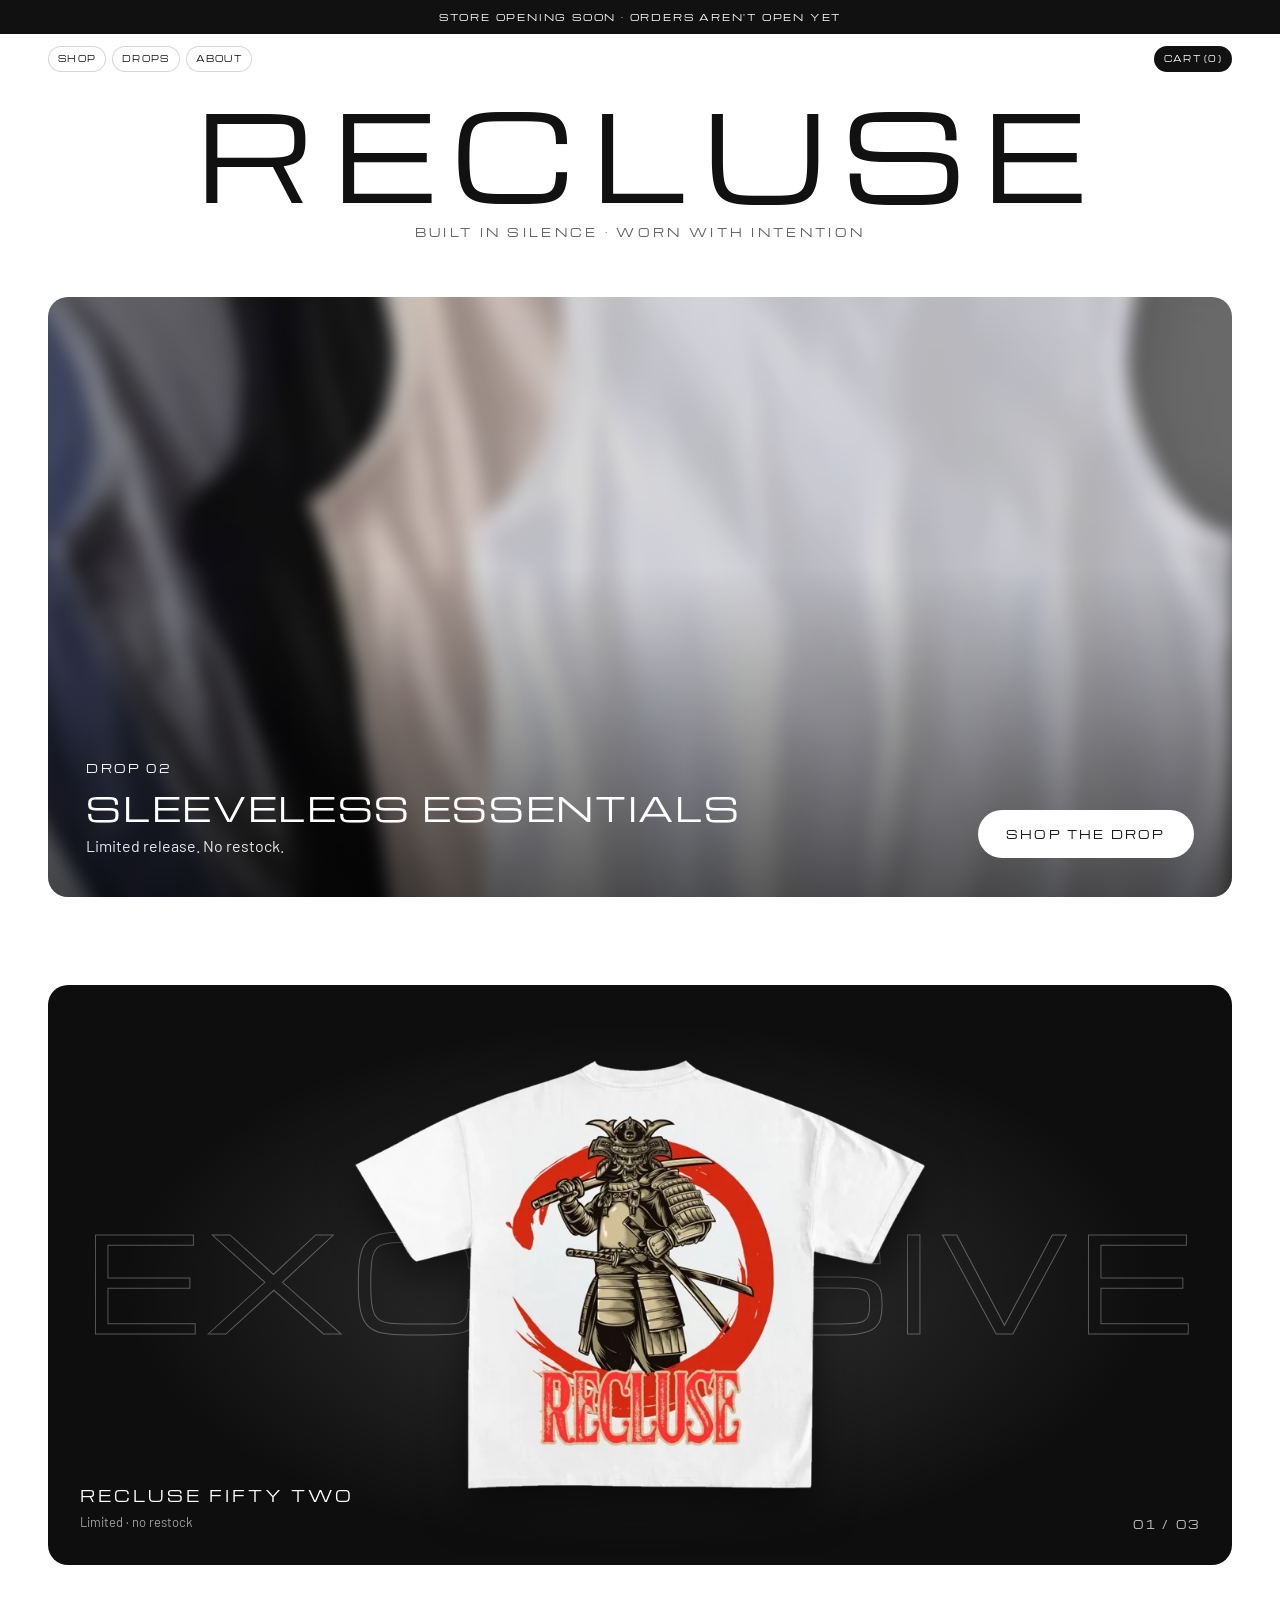
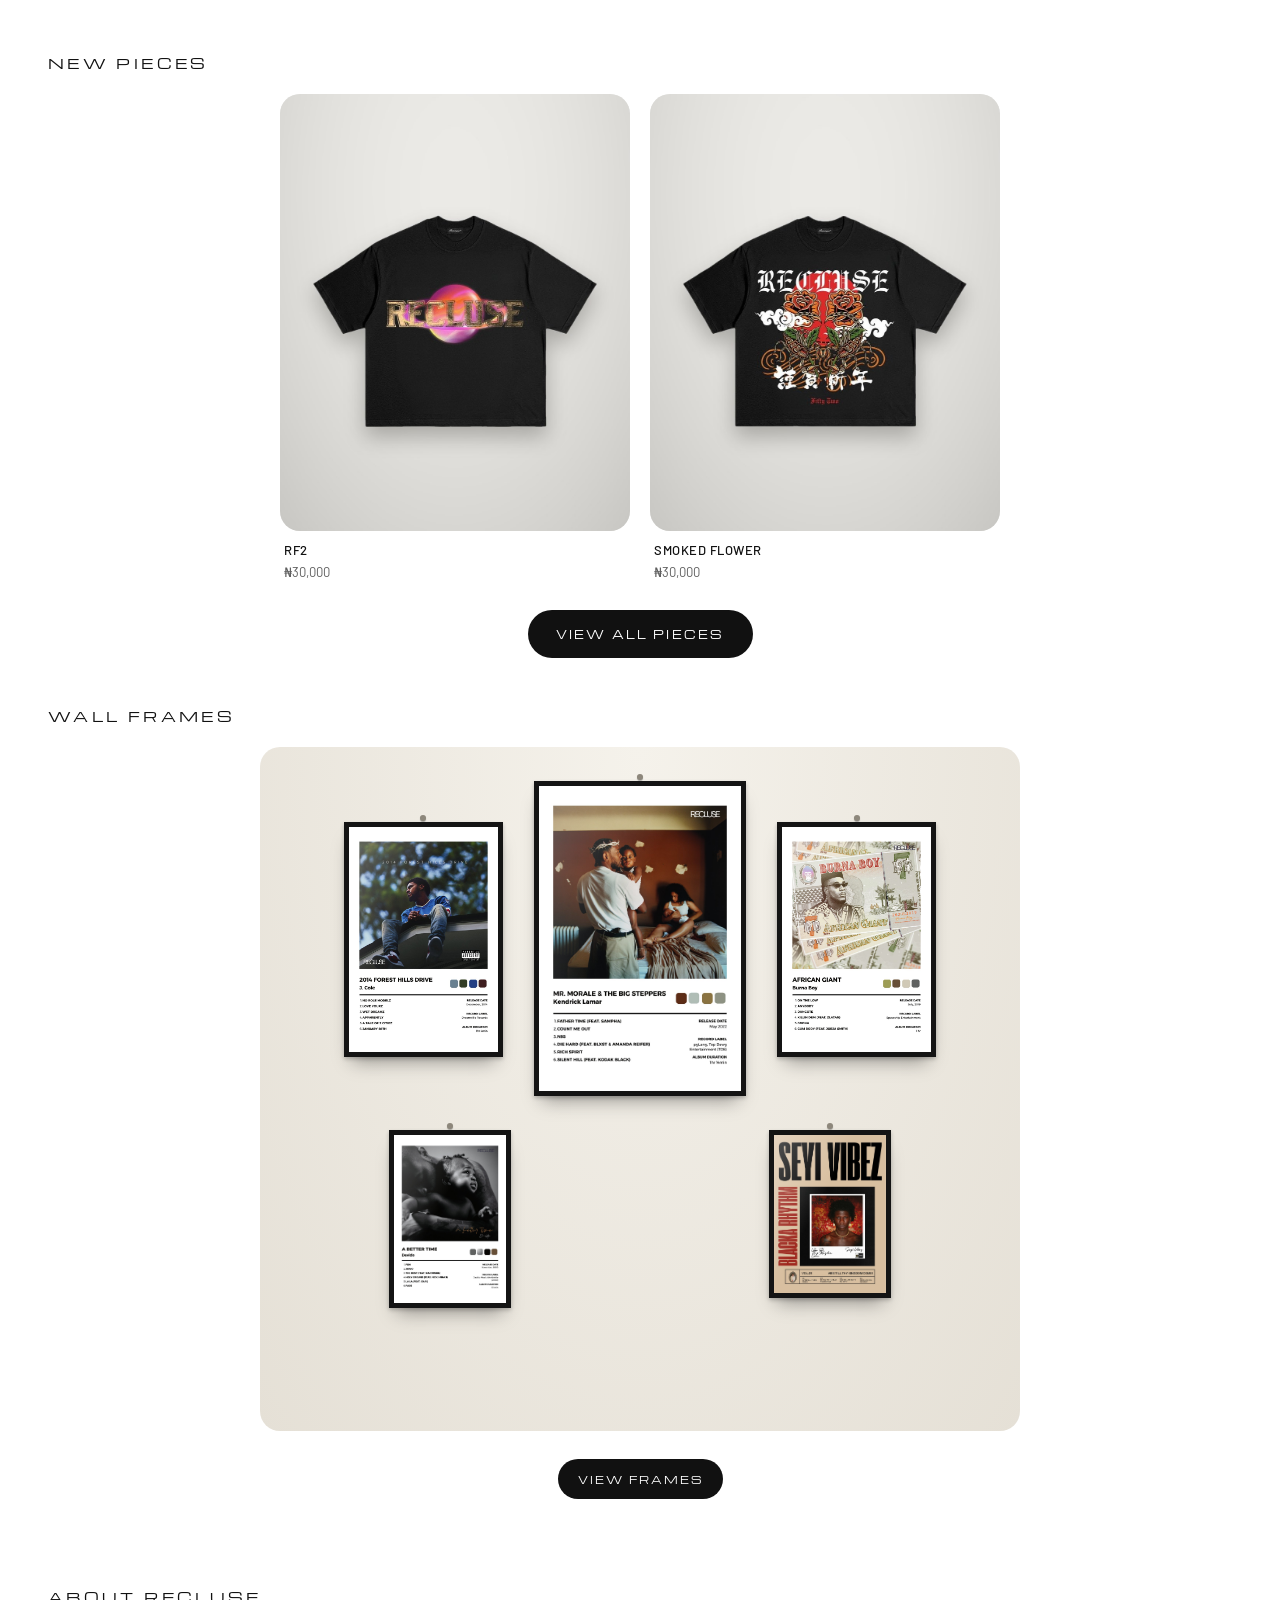
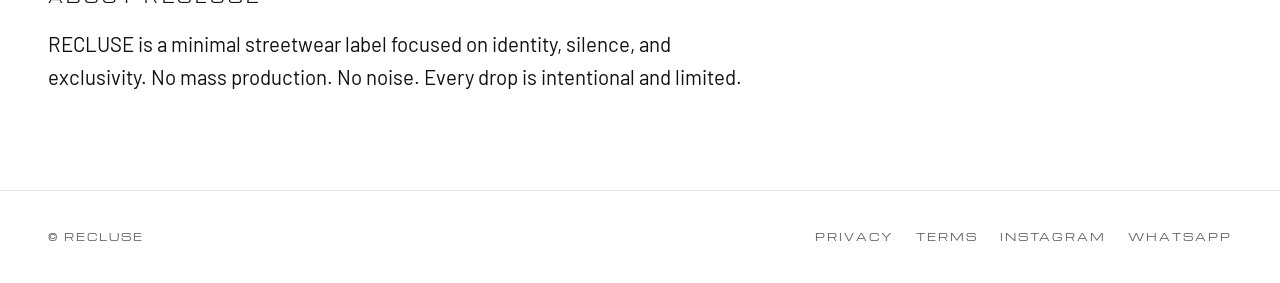
==== index.html @ 61591997 "Implement exclusive spotlight section in index.html Added exclusive spotlight section with styles an" ====
<!DOCTYPE html>
<html lang="en">
<head>
<meta charset="UTF-8">
<meta name="viewport" content="width=device-width, initial-scale=1.0">
<title>RECLUSE</title>
<meta name="description" content="RECLUSE — minimal, limited streetwear. Built in silence. Worn with intention.">

<!-- link preview on WhatsApp / Instagram / X -->
<meta property="og:title" content="RECLUSE">
<meta property="og:description" content="Limited streetwear for those who move differently.">
<meta property="og:image" content="https://johnnafuh.github.io/recluse52-site/sleeveless-drop.jpeg">
<meta property="og:url" content="https://johnnafuh.github.io/recluse52-site/">

<link rel="stylesheet" href="style.css?v=25">
</head>

<body>

<nav class="nav">
  <div class="nav-links">
    <a href="shop.html">SHOP</a>
    <a href="shop.html#sleeveless">DROPS</a>
    <a href="#about">ABOUT</a>
  </div>
  <a href="cart.html">CART (<span data-cart-count>0</span>)</a>
</nav>

<header class="masthead">
  <h1 class="wordmark">RECLUSE</h1>
  <p class="tagline">BUILT IN SILENCE · WORN WITH INTENTION</p>
</header>

<main class="wrap">

  <!-- current drop -->
  <section class="drop-box">
    <img src="sleeveless-drop.jpeg" alt="RECLUSE sleeveless essentials in navy, grey, black, beige and white">
    <div class="drop-content">
      <div>
        <span class="drop-label">DROP 02</span>
        <h2 class="drop-title">SLEEVELESS ESSENTIALS</h2>
        <p class="drop-sub">Limited release. No restock.</p>
      </div>
      <a class="btn" href="shop.html#sleeveless">SHOP THE DROP</a>
    </div>
  </section>

  <style>
.spot { position: relative; overflow: hidden; height: clamp(430px, 72vw, 580px); border-radius: var(--radius); background: #0e0e0e; color: #ffffff; touch-action: pan-y; user-select: none; -webkit-user-select: none; }
.spot::before { content: ""; position: absolute; inset: 0; background: radial-gradient(ellipse at 50% 52%, rgba(255, 255, 255, 0.16), rgba(255, 255, 255, 0) 62%); }
.spot-word { position: absolute; inset: 0; display: flex; align-items: center; justify-content: center; font-family: var(--wide); font-size: min(10.4vw, 150px); letter-spacing: 0.04em; white-space: nowrap; color: transparent; -webkit-text-stroke: 1px rgba(255, 255, 255, 0.3); }
.spot-stage { position: absolute; inset: 0; }
.spot-slide { position: absolute; inset: 0; display: flex; align-items: center; justify-content: center; opacity: 0; transition: opacity 0.9s ease; pointer-events: none; }
.spot-slide.is-on { opacity: 1; }
.spot-slide img { height: 74%; max-width: 86%; width: auto; object-fit: contain; filter: drop-shadow(0 18px 22px rgba(0, 0, 0, 0.55)); animation: spotFloat 6s ease-in-out infinite; }
@keyframes spotFloat { 0%, 100% { transform: translateY(0); } 50% { transform: translateY(-8px); } }
.spot-info { position: absolute; left: 0; right: 0; bottom: 0; display: flex; justify-content: space-between; align-items: flex-end; gap: 16px; padding: clamp(18px, 3vw, 32px); }
.spot-name { margin: 0 0 6px; font-family: var(--wide); font-size: clamp(11px, 1.3vw, 15px); letter-spacing: 0.2em; text-transform: uppercase; }
.spot-note { margin: 0; font-size: 13px; color: rgba(255, 255, 255, 0.6); }
.spot-count { margin: 0; font-family: var(--wide); font-size: 11px; letter-spacing: 0.2em; color: rgba(255, 255, 255, 0.75); }
@media (prefers-reduced-motion: reduce) { .spot-slide img { animation: none; } }
</style>
<!-- exclusive spotlight: one piece at a time over a huge outlined word -->
  <section class="section" aria-label="Exclusive pieces">
    <div class="spot" id="spot">
      <div class="spot-word" aria-hidden="true">EXCLUSIVE</div>
      <div class="spot-stage" id="spotStage"></div>
      <div class="spot-info">
        <div>
          <p class="spot-name" id="spotName"></p>
          <p class="spot-note">Limited · no restock</p>
        </div>
        <p class="spot-count" id="spotCount"></p>
      </div>
    </div>
  </section>

  <!-- products (filled from products.js) -->
  <section class="section">
    <div class="section-head">
      <h2>NEW PIECES</h2>
    </div>
    <div class="grid teaser" id="homeGrid"></div>
    <div class="view-all">
      <a class="btn" href="shop.html" id="viewAll">VIEW ALL PIECES</a>
    </div>
  </section>

  <!-- wall frames intro -->
  <section class="section section-compact" aria-label="Wall frames">
    <div class="section-head"><h2>WALL FRAMES</h2></div>
    <div class="wall" id="wall"></div>
    <div class="view-all">
      <a class="btn btn-sm" href="shop.html#extras">VIEW FRAMES</a>
    </div>
  </section>

  <!-- about -->
  <section class="section" id="about">
    <div class="section-head">
      <h2>ABOUT RECLUSE</h2>
    </div>
    <p class="about-text">
      RECLUSE is a minimal streetwear label focused on identity, silence, and exclusivity.
      No mass production. No noise. Every drop is intentional and limited.
    </p>
  </section>

</main>

<footer class="footer">
  <span>© RECLUSE</span>
  <div class="footer-links">
    <a href="privacy.html">PRIVACY</a>
    <a href="terms.html">TERMS</a>
    <a href="#">INSTAGRAM</a>
    <a href="https://wa.me/2347038547668" target="_blank" rel="noopener">WHATSAPP</a>
  </div>
</footer>

<script src="products.js?v=18"></script>
<script src="cart.js?v=5"></script>
<script>
(function () {
  const spot = document.getElementById("spot");
  if (!spot) return;
  const pieces = listProducts().filter(p => p.exclusive);
  if (!pieces.length) { spot.closest("section").hidden = true; return; }

  const stage = document.getElementById("spotStage");
  stage.innerHTML = pieces.map(p => `<div class="spot-slide"><img src="${p.railImage || p.images[0]}" alt="${p.name}" draggable="false"></div>`).join("");
  const slides = Array.from(stage.children);
  const nameEl = document.getElementById("spotName");
  const countEl = document.getElementById("spotCount");
  const pad = n => String(n).padStart(2, "0");
  let i = 0, timer = null, visible = true;
  const reduce = window.matchMedia("(prefers-reduced-motion: reduce)").matches;

  function show(n) {
    i = (n + pieces.length) % pieces.length;
    slides.forEach((s, k) => s.classList.toggle("is-on", k === i));
    nameEl.textContent = pieces[i].name;
    countEl.textContent = pad(i + 1) + " / " + pad(pieces.length);
  }
  function restart() {
    clearInterval(timer);
    if (!reduce && pieces.length > 1) timer = setInterval(() => { if (visible) show(i + 1); }, 4500);
  }
  show(0); restart();

  new IntersectionObserver(e => { visible = e[0].isIntersecting; }).observe(spot);

  // swipe or drag to change piece
  let sx = null;
  spot.addEventListener("pointerdown", e => { sx = e.clientX; });
  spot.addEventListener("pointerup", e => {
    if (sx === null) return;
    const dx = e.clientX - sx; sx = null;
    if (Math.abs(dx) > 40) { show(i + (dx < 0 ? 1 : -1)); restart(); }
  });
  spot.addEventListener("pointercancel", () => { sx = null; });
})();
</script>
<script>
  // teaser: the 2 products marked featured: true
  // gallery wall: frames marked wall: true, hung salon-style (left %, top %, width %)
  const wallSpots = [[36, 5, 28], [11, 11, 21], [68, 11, 21], [17, 56, 16], [67, 56, 16]];
  const wallEl = document.getElementById("wall");
  listProducts("frames").filter(p => p.wall).slice(0, 5).forEach((p, i) => {
    const [l, tp, w] = wallSpots[i];
    wallEl.insertAdjacentHTML("beforeend",
      `<a class="wall-piece" href="product.html?id=${p.id}" aria-label="${p.name}"
          style="left:${l}%;top:${tp}%;width:${w}%;animation-delay:-${(i * 1.3).toFixed(1)}s">
         <span class="frame"><img src="${p.images[0]}" alt="${p.name}" loading="lazy" draggable="false"></span>
       </a>`);
  });

  document.getElementById("homeGrid").innerHTML =
    listProducts().filter(p => p.featured).slice(0, 2).map(productCard).join("");

</script>

</body>
</html>
---- style.css ----
/* RECLUSE — shared styles
   Linked from every page: <link rel="stylesheet" href="style.css"> */

@import url("https://fonts.googleapis.com/css2?family=Michroma&family=Barlow:wght@400;500;600&display=swap");

:root {
  --ink: #111111;
  --paper: #ffffff;
  --stone: #efefed;
  --line: #e4e4e2;
  --muted: #5f5f5f;

  --radius: 20px;
  --radius-sm: 12px;
  --pad: clamp(16px, 4vw, 48px);
  --max: 1344px;

  --wide: "Michroma", "Arial Black", sans-serif;
  --text: "Barlow", "Helvetica Neue", Helvetica, sans-serif;
}

/* ---------- base ---------- */
*, *::before, *::after { box-sizing: border-box; }

html { -webkit-text-size-adjust: 100%; }

body {
  margin: 0;
  background: var(--paper);
  color: var(--ink);
  font-family: var(--text);
  font-size: 16px;
  line-height: 1.5;
  -webkit-font-smoothing: antialiased;
}

img { display: block; max-width: 100%; }

a { color: inherit; text-decoration: none; }

button { font: inherit; color: inherit; cursor: pointer; }

:focus-visible { outline: 2px solid var(--ink); outline-offset: 3px; }

.wrap { width: 100%; max-width: var(--max); margin: 0 auto; padding: 0 var(--pad); }

/* ---------- nav ---------- */
.nav {
  display: flex;
  justify-content: space-between;
  align-items: center;
  gap: 8px;
  max-width: var(--max);
  margin: 0 auto;
  padding: 12px var(--pad);
  font-family: var(--wide);
  font-size: 8px;
  letter-spacing: 0.16em;
}

.nav-links { display: flex; gap: 6px; }

/* every nav link is a tappable pill (except the logo) */
.nav a:not(.nav-logo) {
  position: relative;
  display: inline-flex;
  align-items: center;
  min-height: 30px;
  padding: 0 10px;
  border-radius: 999px;
  background: var(--stone);
  white-space: nowrap;
}

/* invisible margin around each pill so it's easier to tap than it looks */
.nav a:not(.nav-logo)::before {
  content: "";
  position: absolute;
  inset: -7px -3px;
}

.nav a:not(.nav-logo):hover,
.nav a:not(.nav-logo):active { background: var(--ink); color: var(--paper); }

/* cart stands out as the main action */
.nav a[href="cart.html"] { background: var(--ink); color: var(--paper); }
.nav a[href="cart.html"]:hover,
.nav a[href="cart.html"]:active { background: #333333; }

/* small logo used on inner pages */
.nav-logo { display: inline-flex; align-items: center; min-height: 44px; font-size: 15px; letter-spacing: 0.14em; }

/* ---------- wordmark (home header) ---------- */
.masthead {
  display: flex;
  flex-direction: column;
  align-items: center;
  gap: 14px;
  padding: 8px var(--pad) clamp(28px, 5vw, 56px);
  text-align: center;
}

.wordmark {
  margin: 0;
  font-family: var(--wide);
  font-weight: 400;
  font-size: clamp(36px, 9.2vw, 132px);
  line-height: 1;
  letter-spacing: 0.14em;
  padding-left: 0.14em; /* balances the trailing letter-spacing */
}

.tagline {
  margin: 0;
  font-family: var(--wide);
  font-size: clamp(8px, 1vw, 11px);
  letter-spacing: 0.3em;
  color: var(--muted);
}

/* ---------- store closed banner ---------- */
.store-banner {
  padding: 10px var(--pad);
  background: var(--ink);
  color: var(--paper);
  text-align: center;
  font-family: var(--wide);
  font-size: 9px;
  letter-spacing: 0.2em;
  line-height: 1.6;
}

/* ---------- buttons ---------- */
.btn {
  display: inline-flex;
  align-items: center;
  justify-content: center;
  min-height: 48px;
  padding: 0 28px;
  border: none;
  border-radius: 999px;
  background: var(--ink);
  color: var(--paper);
  font-family: var(--wide);
  font-size: 11px;
  letter-spacing: 0.2em;
}

.btn:hover { background: #333333; }

.btn:disabled { background: #d4d4d2; color: #5f5f5f; cursor: not-allowed; }

/* ---------- drop box (home) ---------- */
.drop-box {
  position: relative;
  display: flex;
  flex-direction: column;
  justify-content: flex-end;
  min-height: clamp(440px, 60vw, 600px);
  border-radius: var(--radius);
  overflow: hidden;
  background: var(--stone);
  color: var(--paper);
}

.drop-box img {
  position: absolute;
  inset: 0;
  width: 100%;
  height: 100%;
  object-fit: cover;
  filter: blur(8px) brightness(0.85);
  transform: scale(1.1); /* hides the soft edges the blur leaves */
}

/* dark fade behind the text so it stays readable on any photo */
.drop-box::after {
  content: "";
  position: absolute;
  inset: 45% 0 0 0;
  background: linear-gradient(to top, rgba(0, 0, 0, 0.6), rgba(0, 0, 0, 0));
}

.drop-content {
  position: relative;
  z-index: 1;
  display: flex;
  flex-wrap: wrap;
  justify-content: space-between;
  align-items: flex-end;
  gap: 20px;
  padding: clamp(20px, 3vw, 40px);
}

.drop-label {
  font-family: var(--wide);
  font-size: 11px;
  letter-spacing: 0.2em;
}

.drop-title {
  margin: 8px 0 6px;
  font-family: var(--wide);
  font-weight: 400;
  font-size: clamp(20px, 2.6vw, 36px);
  letter-spacing: 0.05em;
  line-height: 1.25;
}

.drop-sub { margin: 0; font-size: 16px; opacity: 0.9; }

.drop-box .btn { background: var(--paper); color: var(--ink); }
.drop-box .btn:hover { background: var(--stone); }

/* ---------- section heads ---------- */
.section { padding-top: clamp(48px, 7vw, 88px); }

.section-head {
  display: flex;
  justify-content: space-between;
  align-items: center;
  margin-bottom: 20px;
}

.section-head h2 {
  margin: 0;
  font-family: var(--wide);
  font-weight: 400;
  font-size: clamp(11px, 1.1vw, 14px);
  letter-spacing: 0.24em;
}

.section-head a {
  display: inline-flex;
  align-items: center;
  min-height: 44px;
  font-family: var(--wide);
  font-size: 11px;
  letter-spacing: 0.2em;
}

.about-text {
  margin: 0;
  max-width: 60ch;
  font-size: clamp(17px, 1.6vw, 21px);
  line-height: 1.6;
}

/* ---------- exclusive rail (home) ---------- */
.motion-toggle {
  min-height: 30px;
  padding: 0 10px;
  border: none;
  border-radius: 999px;
  background: var(--stone);
  font-family: var(--wide);
  font-size: 8px;
  letter-spacing: 0.16em;
}

.motion-toggle[aria-pressed="false"] { background: var(--paper); box-shadow: inset 0 0 0 1px var(--line); color: var(--muted); }

.rail {
  position: relative;
  margin: 0 calc(var(--pad) * -1);
  overflow: hidden;
  touch-action: pan-y; /* vertical scrolling still works on phones */
  cursor: grab;
  user-select: none;
  -webkit-user-select: none;
}

.rail.is-dragging { cursor: grabbing; }

/* chrome tube: sits in front of the hooks, so each hook looks like it wraps around it */
.rail-bar {
  position: absolute;
  z-index: 3;
  top: 22px;
  left: 0;
  right: 0;
  height: 10px;
  border-radius: 5px;
  background:
    linear-gradient(to bottom,
      #7d7d7d 0%, #e9e9e9 14%, #ffffff 24%, #cfcfcf 38%,
      #9b9b9b 55%, #5a5a5a 76%, #2b2b2b 92%, #4a4a4a 100%);
  box-shadow:
    0 1px 0 rgba(255, 255, 255, 0.6) inset,
    0 12px 14px -9px rgba(0, 0, 0, 0.45);
}

/* wall brackets at each end (desktop, where the ends are visible) */
@media (min-width: 900px) {
  .rail-bar { left: 24px; right: 24px; }

  .rail-bar::before,
  .rail-bar::after {
    content: "";
    position: absolute;
    top: -22px;
    width: 12px;
    height: 32px;
    border-radius: 4px 4px 7px 7px;
    background: linear-gradient(to right, #6b6b6b, #f2f2f2 45%, #8a8a8a);
    box-shadow: 0 6px 8px -4px rgba(0, 0, 0, 0.35);
  }

  .rail-bar::before { left: -6px; }
  .rail-bar::after { right: -6px; }
}

.rail-track {
  display: flex;
  align-items: flex-start;
  gap: 0;
  position: relative;
  z-index: 1;
  width: max-content;
  padding: 14px var(--pad) 32px;
  opacity: 0;
  transition: opacity 0.6s ease;
  will-change: transform;
}

.rail.is-ready .rail-track { opacity: 1; }

.rail-loading {
  position: absolute;
  top: 120px;
  left: 0;
  right: 0;
  margin: 0;
  text-align: center;
  font-family: var(--wide);
  font-size: 9px;
  letter-spacing: 0.24em;
  color: var(--muted);
  transition: opacity 0.4s ease;
}

.rail.is-ready .rail-loading { opacity: 0; }

.hang {
  display: flex;
  flex-direction: column;
  align-items: center;
  transform-origin: 50% 12px; /* swings from where the hook sits on the rail */
}

/* pieces hang tight together, sleeves slightly overlapping like a real rail */
.hang + .hang { margin-left: clamp(-30px, -4.5vw, -14px); }

.hook { display: block; position: relative; z-index: 1; width: 44px; height: 68px; }

/* the garment sits over the bottom of the hook, like it's inside the collar */
.hang-garment {
  position: relative;
  z-index: 2;
  /* same length for every piece, like real garments on a rail; width follows the shape */
  height: clamp(130px, 34vw, 180px);
  width: auto;
  margin-top: -10px;
  pointer-events: none;
  -webkit-user-drag: none;
  filter: drop-shadow(0 14px 16px rgba(0, 0, 0, 0.16)) drop-shadow(0 2px 3px rgba(0, 0, 0, 0.12));
}

.rail-hint {
  margin: 0;
  text-align: center;
  font-family: var(--wide);
  font-size: 8px;
  letter-spacing: 0.24em;
  color: var(--muted);
}

/* ---------- shop pills ---------- */
.pills { display: flex; gap: 10px; flex-wrap: wrap; }

.pill {
  display: inline-flex;
  align-items: center;
  min-height: 44px;
  padding: 0 20px;
  border: 1px solid var(--ink);
  border-radius: 999px;
  font-size: 15px;
  font-weight: 500;
}

.pill:hover, .pill.is-active { background: var(--ink); color: var(--paper); }

/* ---------- product grid + cards ---------- */
.grid {
  display: grid;
  grid-template-columns: repeat(2, minmax(0, 1fr));
  gap: 12px;
}

@media (min-width: 900px) {
  .grid { grid-template-columns: repeat(4, minmax(0, 1fr)); gap: 20px; }
}

/* home teaser: 2 pieces side by side */
@media (min-width: 900px) {
  .teaser { grid-template-columns: repeat(2, minmax(0, 1fr)); max-width: 720px; margin: 0 auto; }
}

.view-all { display: flex; justify-content: center; margin-top: 28px; }

.card { display: flex; flex-direction: column; gap: 10px; }

.card-img {
  aspect-ratio: 4 / 5;
  width: 100%;
  border: 1px solid transparent;
  border-radius: var(--radius);
  background: var(--stone);
  object-fit: cover;
}

/* white-background photos get a slim outline (set by markLight in products.js) */
.card-img.is-light { border-color: var(--line); }

.card:hover .card-img { opacity: 0.9; }

.card-meta {
  display: flex;
  flex-direction: column;
  gap: 2px;
  padding: 0 4px;
  font-size: 14px;
}

.card-name { font-weight: 500; }
.card-price { color: var(--muted); }

/* ---------- product page ---------- */
.product { padding-bottom: calc(170px + env(safe-area-inset-bottom, 0px)); } /* room so the size buttons never hide behind the fixed buy bar */

.product-intro {
  display: flex;
  flex-direction: column;
  gap: 12px;
  padding: 16px 0 24px;
}

.back-link {
  display: inline-flex;
  align-items: center;
  gap: 10px;
  min-height: 44px;
  font-size: 18px;
}

.product-title-row { display: flex; flex-wrap: wrap; align-items: center; gap: 12px; }

.product-title {
  margin: 0;
  font-size: clamp(28px, 3vw, 40px);
  font-weight: 500;
  line-height: 1.1;
}

.badge {
  padding: 4px 12px;
  border-radius: 999px;
  background: #ebebea;
  font-size: 15px;
}

.details-link {
  align-self: flex-start;
  font-size: 17px;
  text-decoration: underline;
  text-underline-offset: 3px;
}

.product-desc { margin: 0; max-width: 60ch; color: var(--muted); }

/* photo: full width on phones */
.gallery {
  position: relative;
  margin: 0 calc(var(--pad) * -1);
  background: var(--stone);
}

/* show the whole photo, whatever its shape (no cropping) */
.gallery img { width: 100%; height: auto; }

.counter {
  position: absolute;
  bottom: 14px;
  left: 50%;
  transform: translateX(-50%);
  display: flex;
  align-items: center;
  border-radius: 999px;
  background: rgba(40, 40, 40, 0.8);
  color: var(--paper);
}

.counter button { width: 44px; height: 40px; border: none; background: none; color: inherit; font-size: 18px; }
.counter span { min-width: 44px; text-align: center; }

/* hidden when a product has only one photo / one color */
[hidden] { display: none !important; }

.panel {
  display: flex;
  flex-direction: column;
  gap: 16px;
  margin-top: 20px;
  padding: 16px;
  border-radius: 22px;
  background: var(--paper);
  box-shadow: 0 2px 14px rgba(0, 0, 0, 0.07);
}

.option { display: flex; flex-direction: column; gap: 10px; }

.option-head { display: flex; justify-content: space-between; align-items: center; }

.option-head h2 { margin: 0; font-size: 17px; font-weight: 600; }

.option-head span { font-size: 15px; color: var(--muted); }

.swatches { display: flex; gap: 10px; }

.swatch {
  padding: 3px;
  border: 2px solid transparent;
  border-radius: 15px;
  background: none;
}

.swatch span {
  display: block;
  width: 56px;
  height: 56px;
  border-radius: 11px;
  border: 1px solid #d9d9d6;
}

.swatch[aria-pressed="true"] { border-color: var(--ink); }

.sizes { display: grid; grid-template-columns: repeat(4, minmax(0, 1fr)); gap: 10px; }

.size {
  height: 44px;
  border: 1px solid var(--ink);
  border-radius: var(--radius-sm);
  background: var(--paper);
  font-size: 15px;
  font-weight: 500;
}

.size[aria-pressed="true"] { background: var(--ink); color: var(--paper); }

/* buy bar: fixed to the bottom on phones */
.buy-bar {
  position: fixed;
  left: 0;
  right: 0;
  bottom: 0;
  z-index: 10;
  display: flex;
  align-items: center;
  gap: 12px;
  padding: 14px var(--pad) calc(14px + env(safe-area-inset-bottom, 0px));
  background: var(--paper);
  box-shadow: 0 -2px 16px rgba(0, 0, 0, 0.06);
}

.price-block { flex-grow: 1; display: flex; flex-direction: column; }

.price { font-size: 22px; font-weight: 500; }

.price-note { font-size: 14px; color: var(--muted); }

.save-btn {
  flex-shrink: 0;
  width: 56px;
  height: 56px;
  border: none;
  border-radius: 999px;
  background: #ebebea;
  display: flex;
  align-items: center;
  justify-content: center;
}

.add-btn {
  flex-shrink: 0;
  height: 56px;
  padding: 0 26px;
  border: none;
  border-radius: 16px;
  background: var(--ink);
  color: var(--paper);
  font-size: 18px;
  font-weight: 500;
}

.add-btn:hover { background: #333333; }

/* desktop: photo left, details right, buy bar sits in the column */
@media (min-width: 900px) {
  .product { padding-bottom: 64px; }

  .product-layout {
    display: grid;
    grid-template-columns: minmax(0, 1fr) 440px;
    grid-template-rows: auto auto auto 1fr;
    grid-template-areas:
      "gallery intro"
      "gallery panel"
      "gallery buy"
      "gallery .";
    column-gap: 40px;
    align-items: start;
  }

  .gallery { grid-area: gallery; margin: 0; border-radius: 28px; overflow: hidden; }

  .product-intro { grid-area: intro; padding-top: 0; }
  .panel { grid-area: panel; margin-top: 0; }

  .buy-bar {
    grid-area: buy;
    position: static;
    margin-top: 24px;
    padding: 0;
    box-shadow: none;
  }
}

/* ---------- cart ---------- */
.cart-list { display: flex; flex-direction: column; }

.cart-item {
  display: flex;
  align-items: center;
  gap: 16px;
  padding: 16px 0;
  border-bottom: 1px solid var(--line);
}

.cart-item img {
  width: 84px;
  height: 104px;
  border-radius: var(--radius-sm);
  background: var(--stone);
  object-fit: cover;
}

.cart-info { flex-grow: 1; display: flex; flex-direction: column; gap: 4px; }

.cart-name { font-weight: 500; }

.cart-meta { font-size: 14px; color: var(--muted); }

.qty { display: flex; align-items: center; gap: 4px; }

.qty button {
  width: 36px;
  height: 36px;
  border: 1px solid var(--line);
  border-radius: 999px;
  background: var(--paper);
}

.qty span { min-width: 24px; text-align: center; }

.remove-btn {
  min-height: 44px;
  padding: 0 4px;
  border: none;
  background: none;
  color: var(--muted);
  text-decoration: underline;
  text-underline-offset: 3px;
}

.cart-empty { padding: 48px 0; text-align: center; color: var(--muted); }

/* delivery choice */
.delivery-options { display: flex; flex-direction: column; gap: 8px; }

.delivery-option {
  display: flex;
  justify-content: space-between;
  align-items: center;
  min-height: 48px;
  padding: 0 16px;
  border: 1px solid var(--line);
  border-radius: var(--radius-sm);
  background: var(--paper);
  font-size: 15px;
  font-weight: 500;
  text-align: left;
}

.delivery-option[aria-pressed="true"] { border-color: var(--ink); background: var(--ink); color: var(--paper); }

.totals {
  display: flex;
  flex-direction: column;
  gap: 6px;
  padding-top: 20px;
  font-size: 15px;
  color: var(--muted);
}

.totals div { display: flex; justify-content: space-between; }

.cart-total {
  display: flex;
  justify-content: space-between;
  padding: 20px 0;
  font-size: 20px;
  font-weight: 500;
}

.form { display: flex; flex-direction: column; gap: 14px; margin-top: 12px; }

.field { display: flex; flex-direction: column; gap: 6px; }

.field label { font-size: 14px; font-weight: 500; }

.field input, .field textarea {
  width: 100%;
  min-height: 48px;
  padding: 12px 14px;
  border: 1px solid var(--line);
  border-radius: var(--radius-sm);
  background: var(--paper);
  font: inherit;
}

.field input:focus, .field textarea:focus { outline: none; border-color: var(--ink); }

/* ---------- footer ---------- */
.footer {
  display: flex;
  flex-wrap: wrap;
  justify-content: space-between;
  align-items: center;
  gap: 8px 24px;
  max-width: var(--max);
  margin: clamp(56px, 8vw, 96px) auto 0;
  padding: 24px var(--pad);
  border-top: 1px solid var(--line);
  font-family: var(--wide);
  font-size: 10px;
  letter-spacing: 0.2em;
  color: var(--muted);
}

.footer-links { display: flex; flex-wrap: wrap; gap: 0 22px; }

.footer a { display: inline-flex; align-items: center; min-height: 44px; }

.footer a:hover { color: var(--ink); }

@media (prefers-reduced-motion: reduce) {
  * { transition: none !important; animation: none !important; }
}


/* ---------- legal pages (privacy, terms) ---------- */
.legal { max-width: 720px; padding-bottom: 24px; }
.legal h1 { margin: 16px 0 8px; font-family: var(--wide); font-weight: 400; font-size: clamp(16px, 2vw, 22px); letter-spacing: 0.18em; }
.legal h2 { margin: 28px 0 8px; font-size: 18px; font-weight: 600; }
.legal p, .legal li { margin: 0 0 12px; line-height: 1.65; color: #333333; }
.legal ul { margin: 0 0 12px; padding-left: 20px; }
.legal .updated { font-size: 14px; color: var(--muted); }
.legal a { text-decoration: underline; text-underline-offset: 3px; }


/* ---------- wall frames ---------- */
.card-img-poster { aspect-ratio: 2 / 3; }

.frames-hero { display: block; }
.frames-hero img { display: block; width: 100%; height: clamp(110px, 26vw, 200px); object-fit: cover; border-radius: var(--radius); background: var(--stone); }

.section-compact { padding-top: clamp(32px, 5vw, 48px); }

.btn-sm { min-height: 40px; padding: 0 20px; font-size: 10px; }

/* "Various" pill: set apart from the clothing pills */
.pill-alt { border-style: dashed; border-color: var(--muted); color: var(--muted); font-weight: 400; }
.pill-alt:hover { border-style: solid; border-color: var(--ink); }

/* extras shelf: quieter and smaller than the clothing */
.section-extras { margin-top: clamp(40px, 6vw, 72px); padding-top: 28px; border-top: 1px solid var(--line); }
.section-extras .section-head h2 { font-size: 10px; color: var(--muted); letter-spacing: 0.22em; }

.grid-extras { grid-template-columns: repeat(3, minmax(0, 1fr)); gap: 10px; }
.grid-extras .card { gap: 6px; }
.grid-extras .card-img { border-radius: 12px; }
.grid-extras .card-meta { padding: 0 2px; font-size: 11px; }
.grid-extras .card-name { font-weight: 400; }

@media (min-width: 900px) {
  .grid-extras { grid-template-columns: repeat(6, minmax(0, 1fr)); gap: 16px; }
}


/* ---------- real frames ---------- */
.frame {
  position: relative;
  display: block;
  background: #ffffff;
  border: var(--fw, 4px) solid #141414;
  box-shadow: 0 12px 18px -8px rgba(0, 0, 0, 0.38), 0 2px 4px rgba(0, 0, 0, 0.22), inset 0 0 0 1px rgba(255, 255, 255, 0.14);
}

/* faint glass shine */
.frame::after {
  content: "";
  position: absolute;
  inset: 0;
  background: linear-gradient(118deg, rgba(255, 255, 255, 0.34) 0%, rgba(255, 255, 255, 0) 42%);
  pointer-events: none;
}

.frame img { display: block; width: 100%; height: auto; }
.frame .card-img { border: 0; border-radius: 0; }
.grid-extras .frame { --fw: 3px; }

/* gallery wall (home) */
.wall {
  position: relative;
  max-width: 760px;
  margin: 0 auto;
  aspect-ratio: 10 / 9;
  border-radius: var(--radius);
  background: radial-gradient(ellipse at 50% 0%, #f5f2eb 0%, #e5e0d6 100%);
  overflow: hidden;
}

.wall .frame { --fw: clamp(2px, 0.9vw, 5px); }

.wall-piece {
  position: absolute;
  display: block;
  transform-origin: 50% 0;
  animation: sway 6s ease-in-out infinite;
}

/* the nail it hangs from */
.wall-piece::before {
  content: "";
  position: absolute;
  top: -7px;
  left: 50%;
  width: 6px;
  height: 6px;
  margin-left: -3px;
  border-radius: 50%;
  background: #8d877b;
  box-shadow: 0 1px 1px rgba(0, 0, 0, 0.3);
}

@keyframes sway {
  0%, 100% { transform: rotate(-0.7deg); }
  50% { transform: rotate(0.7deg); }
}

/* product page: frame on a wall */
.gallery-frame {
  display: flex;
  justify-content: center;
  padding: 36px 0 64px;
  background: radial-gradient(ellipse at 50% 0%, #f5f2eb 0%, #e2ddd3 100%);
}

.gallery-frame .frame { width: min(72%, 380px); --fw: 8px; }

/* see it on your wall */
.room-btn {
  display: flex;
  justify-content: space-between;
  align-items: center;
  width: 100%;
  min-height: 44px;
  padding: 0 16px;
  border: 1px solid var(--line);
  border-radius: var(--radius-sm);
  background: var(--paper);
  font-size: 15px;
  font-weight: 500;
}

.room { margin-top: 12px; }
.room-tabs { display: flex; gap: 8px; margin-bottom: 10px; }
.room svg { display: block; width: 100%; height: auto; border-radius: var(--radius-sm); }
.room-note { margin: 8px 0 0; font-size: 13px; color: var(--muted); }


/* ---------- clean product cards ---------- */
.card-meta { font-size: 13px; }
.card-name { text-transform: uppercase; letter-spacing: 0.04em; }

.card-media { position: relative; display: block; overflow: hidden; border-radius: var(--radius); background: var(--stone); }
.slides { display: flex; overflow-x: auto; scroll-snap-type: x mandatory; scrollbar-width: none; -webkit-overflow-scrolling: touch; }
.slides::-webkit-scrollbar { display: none; }
.slides .card-img { flex: 0 0 100%; scroll-snap-align: start; border: 0; border-radius: 0; }

.dots { position: absolute; left: 0; right: 0; bottom: 9px; display: flex; justify-content: center; gap: 5px; pointer-events: none; }
.dots i { width: 5px; height: 5px; border-radius: 50%; background: rgba(0, 0, 0, 0.25); }
.card-media:not([data-i]) .dots i:nth-child(1),
.card-media[data-i="0"] .dots i:nth-child(1),
.card-media[data-i="1"] .dots i:nth-child(2) { background: rgba(0, 0, 0, 0.75); }

/* mouse: back view fades in on hover; touch: swipe the card */
@media (hover: hover) {
  .dots { display: none; }
  .slides { display: block; position: relative; overflow: hidden; aspect-ratio: 4 / 5; }
  .slides .card-img { position: absolute; inset: 0; width: 100%; height: 100%; transition: opacity 0.35s ease; }
  .slides .card-img + .card-img { opacity: 0; }
  .card:hover .slides .card-img + .card-img { opacity: 1; }
}

.tag { position: absolute; top: 10px; left: 10px; padding: 4px 9px; border-radius: 999px; background: var(--ink); color: var(--paper); font-family: var(--wide); font-size: 8px; letter-spacing: 0.16em; line-height: 1.4; }
.tag-out { background: var(--paper); color: var(--ink); box-shadow: inset 0 0 0 1px var(--ink); }
.card.is-out .card-media { opacity: 0.55; }

.add-btn:disabled { background: #d4d4d2; color: #5f5f5f; cursor: not-allowed; }


/* ---------- tabs: small, flat, underlined ---------- */
.pills { gap: 22px; padding-bottom: 0; border-bottom: 1px solid var(--line); }
.pill, .pill-alt {
  min-height: 34px;
  padding: 0 1px;
  border: 0;
  border-bottom: 2px solid transparent;
  border-radius: 0;
  margin-bottom: -1px;
  background: none;
  font-family: var(--wide);
  font-size: 9px;
  font-weight: 400;
  letter-spacing: 0.22em;
  text-transform: uppercase;
  color: var(--muted);
}
.pill:hover, .pill-alt:hover, .pill.is-active { background: none; color: var(--ink); border-color: transparent; border-bottom-color: var(--ink); }

/* top nav: smaller and lighter */
.nav a:not(.nav-logo) { min-height: 26px; padding: 0 10px; background: transparent; box-shadow: inset 0 0 0 1px rgba(0, 0, 0, 0.16); font-size: 8px; }
.nav a:not(.nav-logo):hover, .nav a:not(.nav-logo):active { background: var(--ink); color: var(--paper); box-shadow: none; }
.nav a[href="cart.html"] { background: var(--ink); color: var(--paper); box-shadow: none; }


/* ---------- fancier product page ---------- */
.back-link { min-height: 36px; gap: 8px; font-family: var(--wide); font-size: 9px; letter-spacing: 0.22em; text-transform: uppercase; color: var(--muted); }
.back-link svg { width: 16px; height: 11px; }
.back-link:hover { color: var(--ink); }

.product-title-row { flex-direction: column-reverse; align-items: flex-start; gap: 10px; }
.product-title { font-family: var(--wide); font-weight: 400; font-size: clamp(17px, 4.6vw, 26px); letter-spacing: 0.08em; line-height: 1.3; text-transform: uppercase; }
.badge { padding: 0; background: none; font-family: var(--wide); font-size: 9px; letter-spacing: 0.26em; color: var(--muted); }
.pdp-price { display: flex; align-items: center; flex-wrap: wrap; gap: 4px 0; font-size: 22px; font-weight: 500; }
.pdp-save { margin-left: 12px; padding: 4px 10px; border-radius: 999px; background: var(--ink); color: var(--paper); font-family: var(--wide); font-size: 8px; font-weight: 400; letter-spacing: 0.16em; text-transform: uppercase; }
.product-desc { font-size: 15px; line-height: 1.7; }

.gallery .counter { display: none; }
.thumbs { position: absolute; left: 12px; bottom: 12px; z-index: 3; display: flex; gap: 8px; }
.thumbs button { width: 46px; height: 58px; padding: 0; border: 1px solid rgba(0, 0, 0, 0.12); border-radius: 8px; overflow: hidden; background: var(--paper); opacity: 0.7; }
.thumbs button[aria-current="true"] { opacity: 1; box-shadow: 0 0 0 2px var(--ink); }
.thumbs img { display: block; width: 100%; height: 100%; object-fit: cover; }

.panel { margin-top: 8px; padding: 22px 0 0; gap: 24px; border-top: 1px solid var(--line); border-radius: 0; box-shadow: none; }
.option-head h2 { font-family: var(--wide); font-weight: 400; font-size: 10px; letter-spacing: 0.22em; text-transform: uppercase; }
.option-head span { font-size: 13px; }
.size { height: 46px; border-radius: 6px; font-size: 14px; }

.accs { border-bottom: 1px solid var(--line); }
.acc { border-top: 1px solid var(--line); }
.acc summary { display: flex; justify-content: space-between; align-items: center; min-height: 52px; cursor: pointer; list-style: none; font-family: var(--wide); font-size: 10px; letter-spacing: 0.2em; text-transform: uppercase; }
.acc summary::-webkit-details-marker { display: none; }
.acc summary::after { content: "+"; font-family: var(--text); font-size: 20px; letter-spacing: 0; }
.acc[open] summary::after { content: "\2212"; }
.acc div { padding: 0 0 18px; font-size: 14.5px; line-height: 1.65; color: #444444; }
.acc p { margin: 0 0 6px; }
.acc a { text-decoration: underline; text-underline-offset: 3px; }

.buy-bar { background: rgba(255, 255, 255, 0.92); -webkit-backdrop-filter: blur(14px); backdrop-filter: blur(14px); }
.add-btn { border-radius: 999px; }

.pdp-more { margin-top: 56px; }
.pdp-more h2 { margin: 0 0 18px; font-family: var(--wide); font-weight: 400; font-size: 11px; letter-spacing: 0.24em; }
.more-row { display: flex; gap: 12px; overflow-x: auto; scroll-snap-type: x mandatory; scrollbar-width: none; scroll-padding: 0 var(--pad); margin: 0 calc(var(--pad) * -1); padding: 0 var(--pad) 6px; }
.more-row::-webkit-scrollbar { display: none; }
.more-row .card { flex: 0 0 44%; scroll-snap-align: start; }
@media (min-width: 900px) {
  .more-row { display: grid; grid-template-columns: repeat(4, minmax(0, 1fr)); gap: 20px; overflow: visible; margin: 0; padding: 0; }
  .more-row .card { flex: none; }
}


/* ---------- product page: photo first and fully visible, smaller controls ---------- */
@media (max-width: 899px) {
  .product-layout { display: flex; flex-direction: column; }
  .gallery { order: 1; margin-top: 2px; }
  .product-intro { order: 2; padding-top: 22px; }
  .panel { order: 3; }
  .back-link { display: none; } /* the SHOP button in the top menu does this on phones */
}

@media (min-width: 900px) {
  .product-layout { grid-template-columns: minmax(0, 560px) minmax(0, 440px); justify-content: center; column-gap: 72px; }
  .gallery { position: sticky; top: 16px; align-self: start; }
}

.sizes { display: flex; flex-wrap: wrap; gap: 8px; }
.size { min-width: 50px; height: 36px; padding: 0 14px; border: 1px solid #cfcfcd; border-radius: 4px; font-family: var(--wide); font-size: 10px; font-weight: 400; letter-spacing: 0.1em; }
.size[aria-pressed="true"] { border-color: var(--ink); }

.swatches { gap: 8px; }
.swatch { padding: 2px; border-radius: 12px; }
.swatch span { width: 40px; height: 40px; border-radius: 9px; }

.acc summary { min-height: 46px; }
.option-head h2 { font-size: 9px; }


/* ---------- buy row: not fixed, sits in the page right under the product ---------- */
.buy-bar .price { display: none; } /* the price is already shown under the name */

@media (max-width: 899px) {
  .product { padding-bottom: 32px; }
  .product-layout { gap: 22px; }
  .product-intro { padding: 0; }
  .panel { display: contents; }
  .panel > * { order: 3; }
  .panel > .accs { order: 5; }
  .buy-bar { order: 4; position: static; padding: 0; background: none; box-shadow: none; -webkit-backdrop-filter: none; backdrop-filter: none; }
}
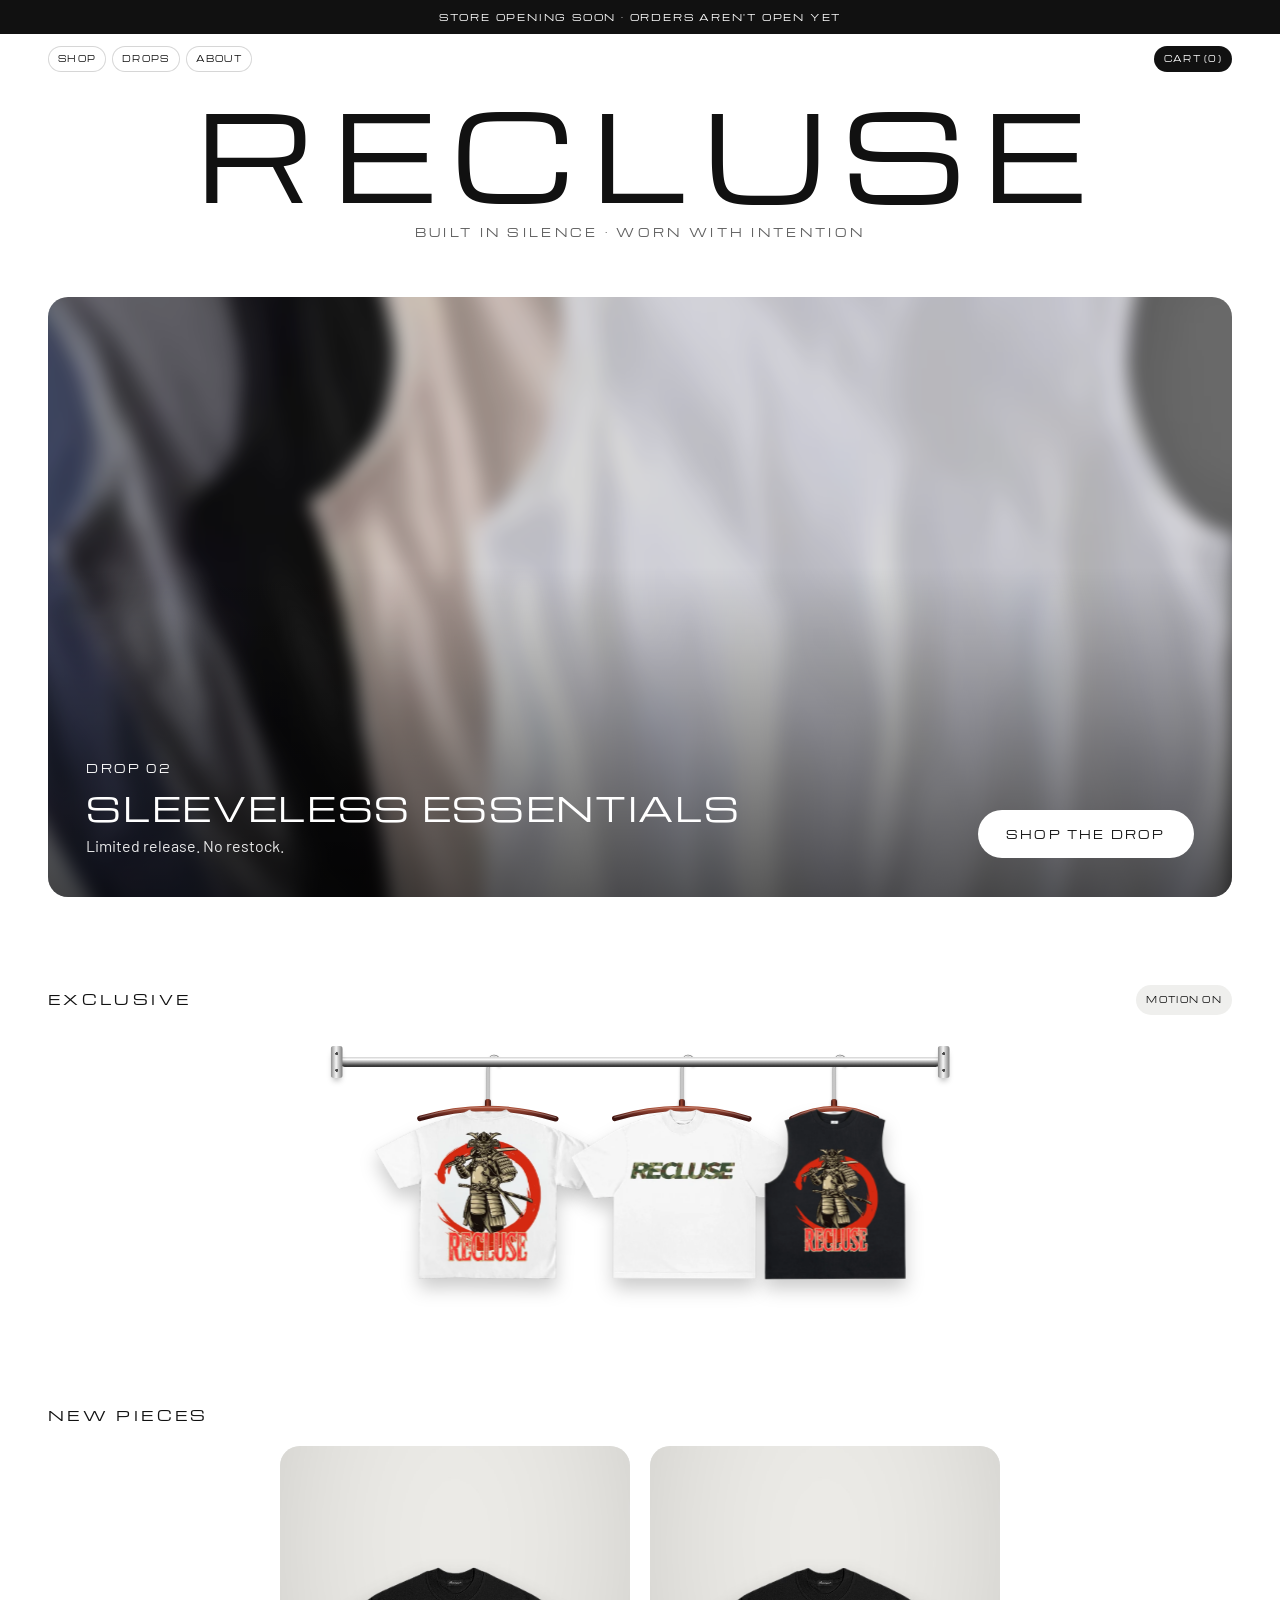
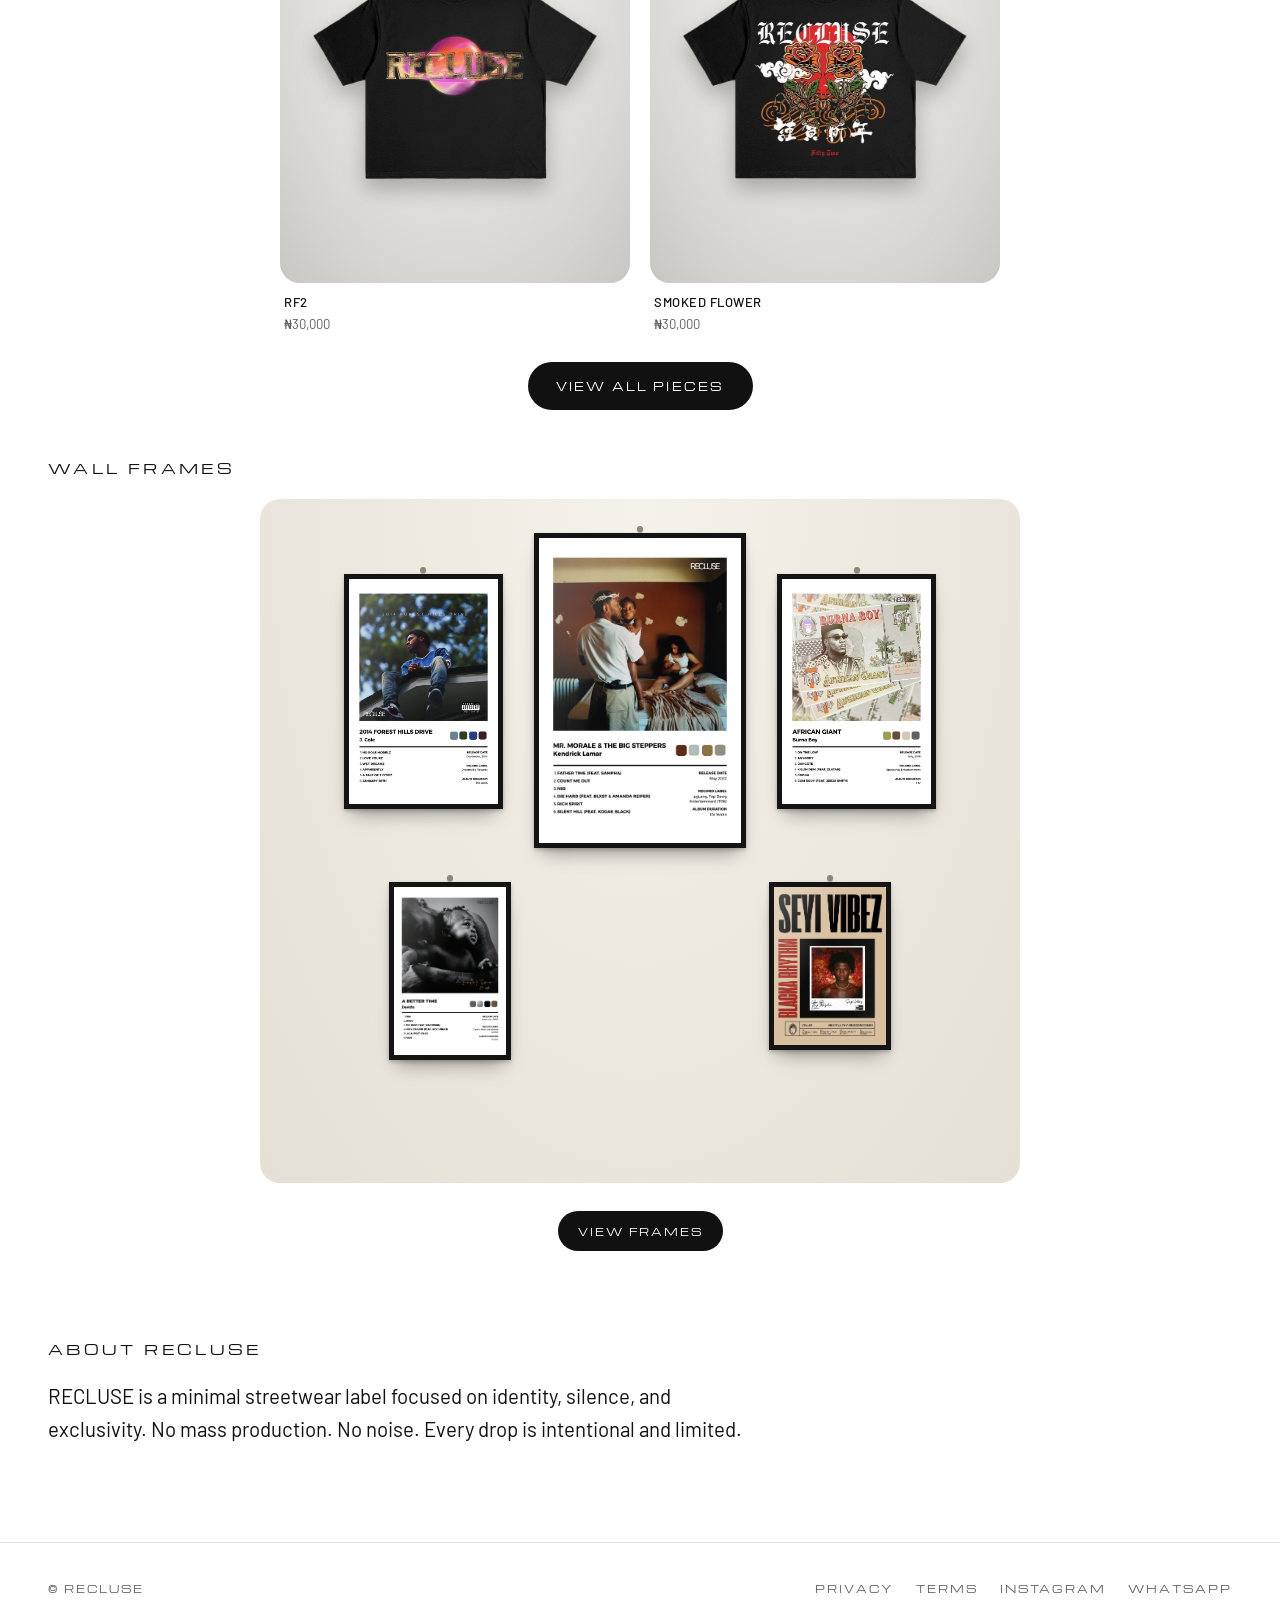
==== commit 24f51a3f: "Add files via upload" ====
--- a/index.html
+++ b/index.html
@@ -46,33 +46,16 @@
     </div>
   </section>
 
-  <style>
-.spot { position: relative; overflow: hidden; height: clamp(430px, 72vw, 580px); border-radius: var(--radius); background: #0e0e0e; color: #ffffff; touch-action: pan-y; user-select: none; -webkit-user-select: none; }
-.spot::before { content: ""; position: absolute; inset: 0; background: radial-gradient(ellipse at 50% 52%, rgba(255, 255, 255, 0.16), rgba(255, 255, 255, 0) 62%); }
-.spot-word { position: absolute; inset: 0; display: flex; align-items: center; justify-content: center; font-family: var(--wide); font-size: min(10.4vw, 150px); letter-spacing: 0.04em; white-space: nowrap; color: transparent; -webkit-text-stroke: 1px rgba(255, 255, 255, 0.3); }
-.spot-stage { position: absolute; inset: 0; }
-.spot-slide { position: absolute; inset: 0; display: flex; align-items: center; justify-content: center; opacity: 0; transition: opacity 0.9s ease; pointer-events: none; }
-.spot-slide.is-on { opacity: 1; }
-.spot-slide img { height: 74%; max-width: 86%; width: auto; object-fit: contain; filter: drop-shadow(0 18px 22px rgba(0, 0, 0, 0.55)); animation: spotFloat 6s ease-in-out infinite; }
-@keyframes spotFloat { 0%, 100% { transform: translateY(0); } 50% { transform: translateY(-8px); } }
-.spot-info { position: absolute; left: 0; right: 0; bottom: 0; display: flex; justify-content: space-between; align-items: flex-end; gap: 16px; padding: clamp(18px, 3vw, 32px); }
-.spot-name { margin: 0 0 6px; font-family: var(--wide); font-size: clamp(11px, 1.3vw, 15px); letter-spacing: 0.2em; text-transform: uppercase; }
-.spot-note { margin: 0; font-size: 13px; color: rgba(255, 255, 255, 0.6); }
-.spot-count { margin: 0; font-family: var(--wide); font-size: 11px; letter-spacing: 0.2em; color: rgba(255, 255, 255, 0.75); }
-@media (prefers-reduced-motion: reduce) { .spot-slide img { animation: none; } }
-</style>
-<!-- exclusive spotlight: one piece at a time over a huge outlined word -->
+  <!-- exclusive rail: display only, filled by rail.js -->
   <section class="section" aria-label="Exclusive pieces">
-    <div class="spot" id="spot">
-      <div class="spot-word" aria-hidden="true">EXCLUSIVE</div>
-      <div class="spot-stage" id="spotStage"></div>
-      <div class="spot-info">
-        <div>
-          <p class="spot-name" id="spotName"></p>
-          <p class="spot-note">Limited · no restock</p>
-        </div>
-        <p class="spot-count" id="spotCount"></p>
-      </div>
+    <div class="section-head">
+      <h2>EXCLUSIVE</h2>
+      <button type="button" class="motion-toggle" id="motionToggle" aria-pressed="true">MOTION ON</button>
+    </div>
+    <div class="rail" id="rail">
+      <div class="rail-bar" aria-hidden="true"></div>
+      <p class="rail-loading">HANGING THE COLLECTION…</p>
+      <div class="rail-track" id="railTrack"></div>
     </div>
   </section>
 
@@ -121,47 +104,7 @@
 
 <script src="products.js?v=18"></script>
 <script src="cart.js?v=5"></script>
-<script>
-(function () {
-  const spot = document.getElementById("spot");
-  if (!spot) return;
-  const pieces = listProducts().filter(p => p.exclusive);
-  if (!pieces.length) { spot.closest("section").hidden = true; return; }
-
-  const stage = document.getElementById("spotStage");
-  stage.innerHTML = pieces.map(p => `<div class="spot-slide"><img src="${p.railImage || p.images[0]}" alt="${p.name}" draggable="false"></div>`).join("");
-  const slides = Array.from(stage.children);
-  const nameEl = document.getElementById("spotName");
-  const countEl = document.getElementById("spotCount");
-  const pad = n => String(n).padStart(2, "0");
-  let i = 0, timer = null, visible = true;
-  const reduce = window.matchMedia("(prefers-reduced-motion: reduce)").matches;
-
-  function show(n) {
-    i = (n + pieces.length) % pieces.length;
-    slides.forEach((s, k) => s.classList.toggle("is-on", k === i));
-    nameEl.textContent = pieces[i].name;
-    countEl.textContent = pad(i + 1) + " / " + pad(pieces.length);
-  }
-  function restart() {
-    clearInterval(timer);
-    if (!reduce && pieces.length > 1) timer = setInterval(() => { if (visible) show(i + 1); }, 4500);
-  }
-  show(0); restart();
-
-  new IntersectionObserver(e => { visible = e[0].isIntersecting; }).observe(spot);
-
-  // swipe or drag to change piece
-  let sx = null;
-  spot.addEventListener("pointerdown", e => { sx = e.clientX; });
-  spot.addEventListener("pointerup", e => {
-    if (sx === null) return;
-    const dx = e.clientX - sx; sx = null;
-    if (Math.abs(dx) > 40) { show(i + (dx < 0 ? 1 : -1)); restart(); }
-  });
-  spot.addEventListener("pointercancel", () => { sx = null; });
-})();
-</script>
+<script src="rail.js?v=6"></script>
 <script>
   // teaser: the 2 products marked featured: true
   // gallery wall: frames marked wall: true, hung salon-style (left %, top %, width %)
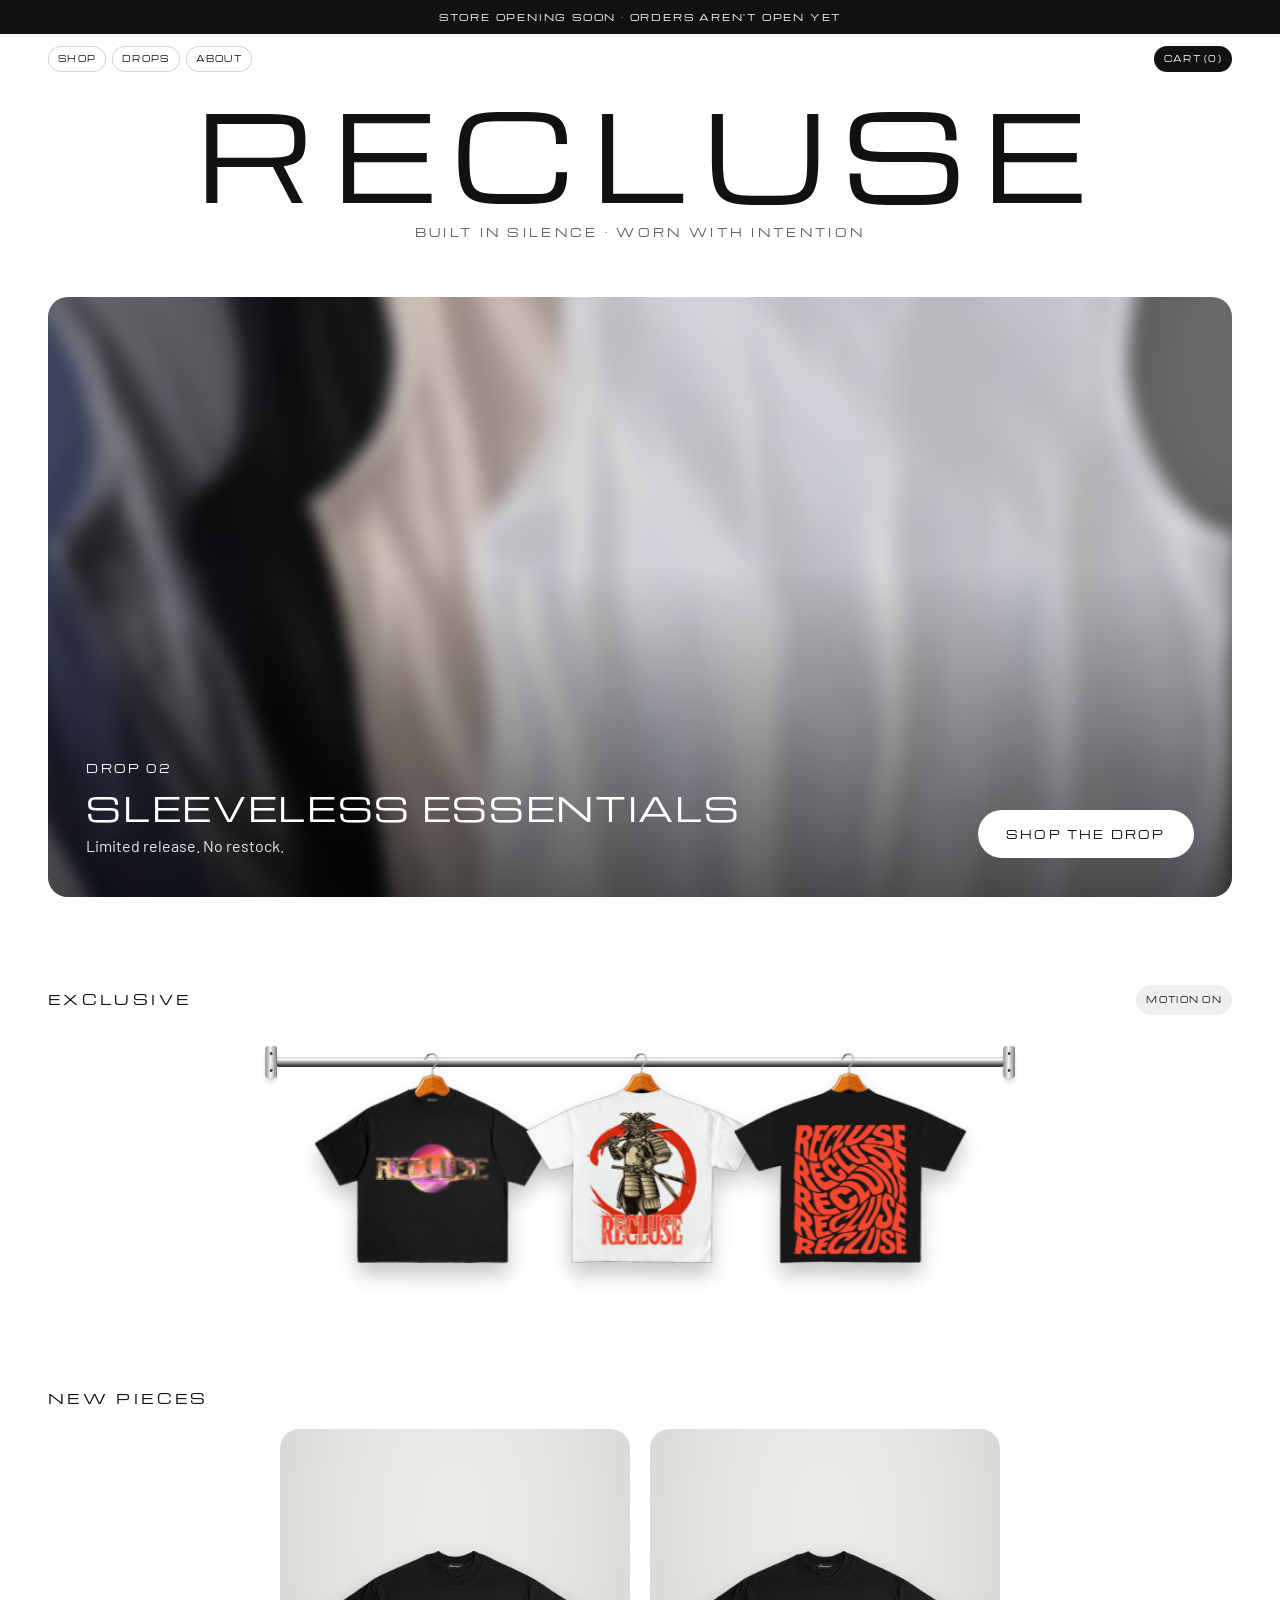
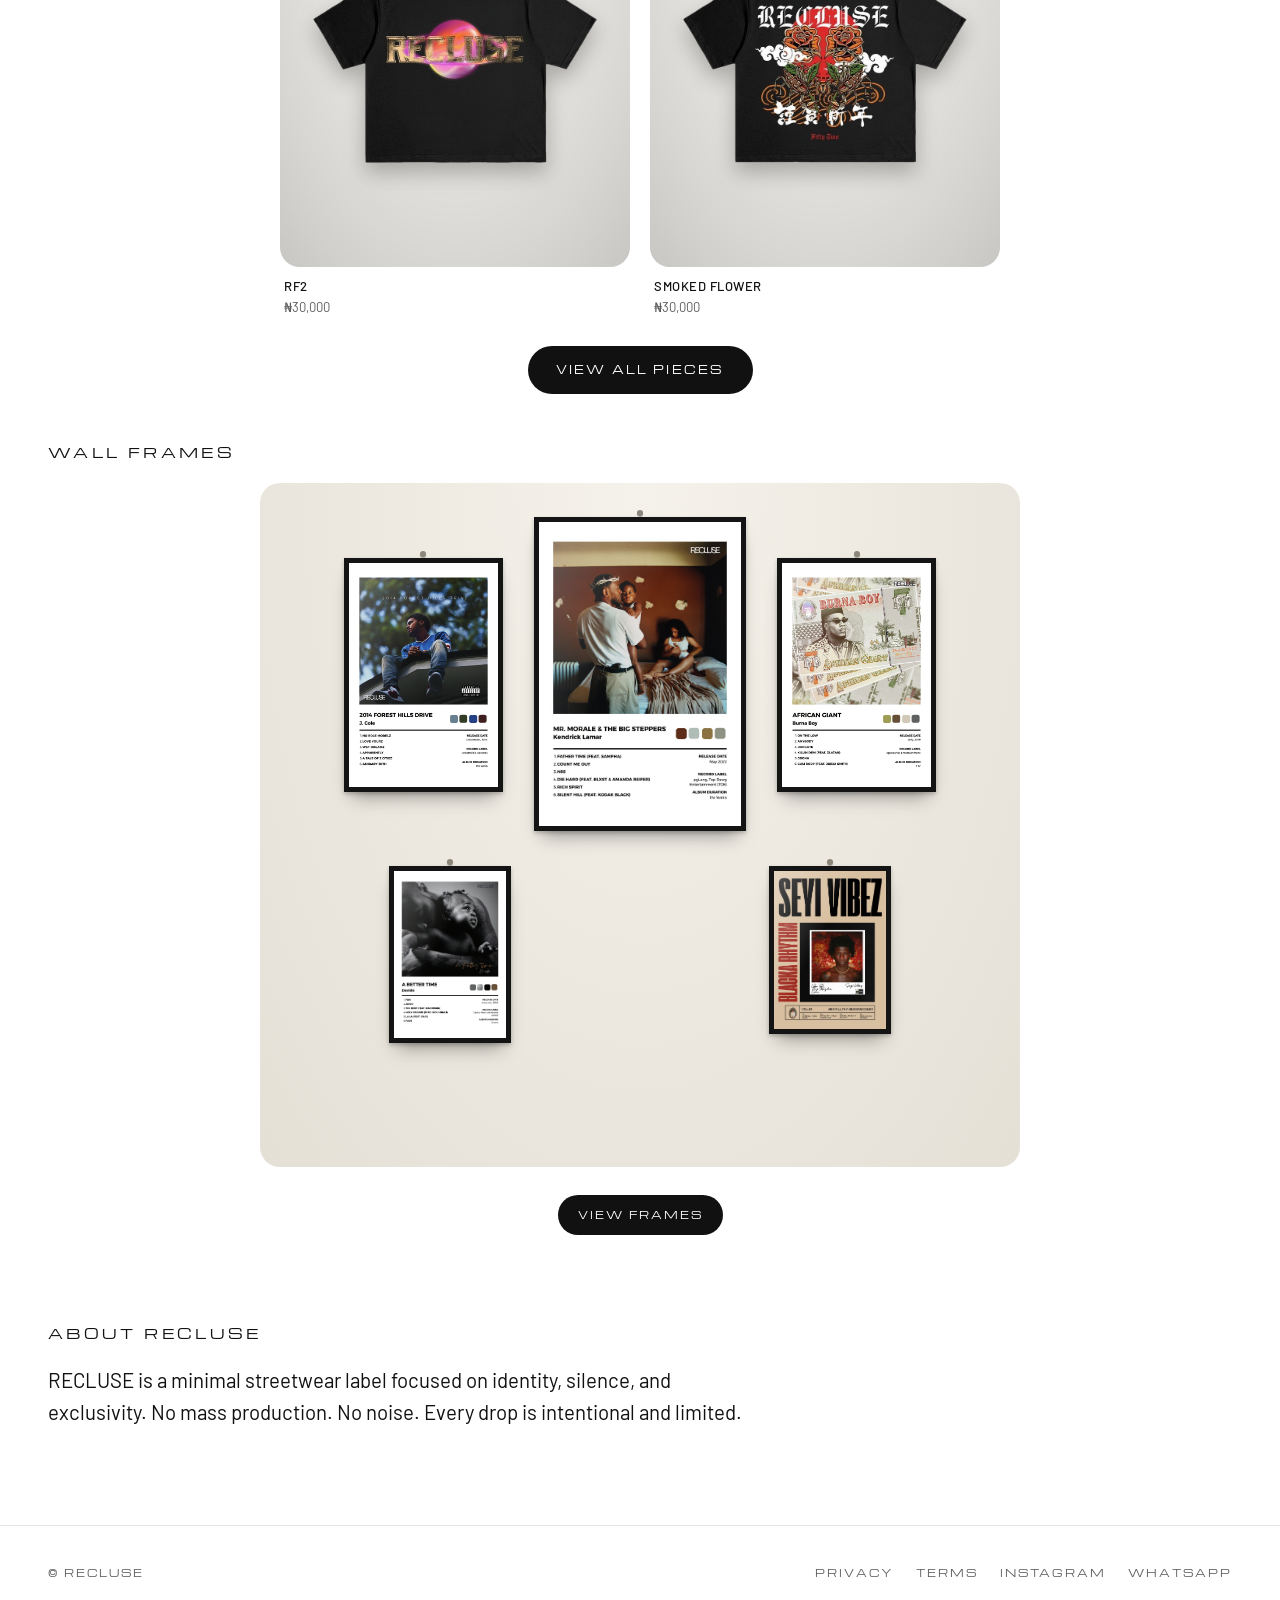
==== commit 3d660b94: "Add files via upload" ====
--- a/index.html
+++ b/index.html
@@ -46,7 +46,7 @@
     </div>
   </section>
 
-  <!-- exclusive rail: display only, filled by rail.js -->
+  <!-- exclusive pieces on the rail: display only, filled by rail.js -->
   <section class="section" aria-label="Exclusive pieces">
     <div class="section-head">
       <h2>EXCLUSIVE</h2>
@@ -104,7 +104,7 @@
 
 <script src="products.js?v=18"></script>
 <script src="cart.js?v=5"></script>
-<script src="rail.js?v=6"></script>
+<script src="rail.js?v=9"></script>
 <script>
   // teaser: the 2 products marked featured: true
   // gallery wall: frames marked wall: true, hung salon-style (left %, top %, width %)
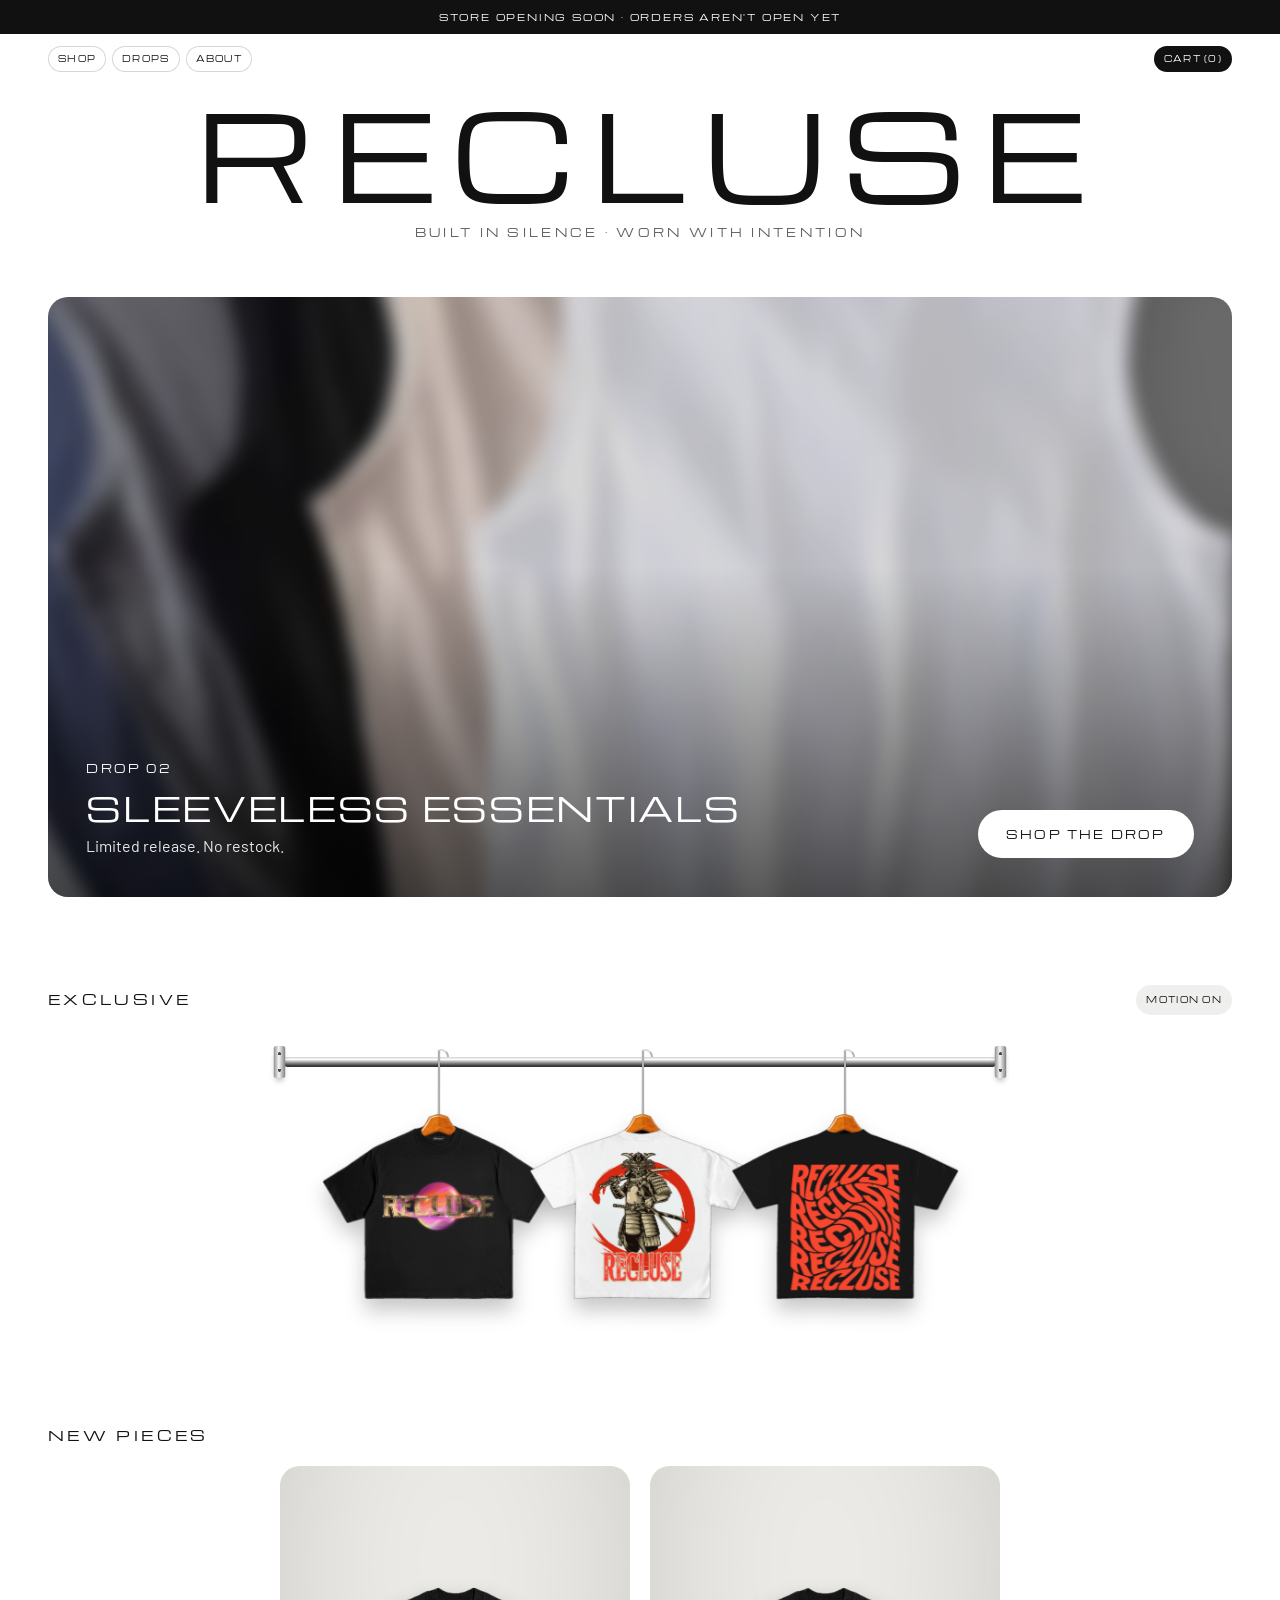
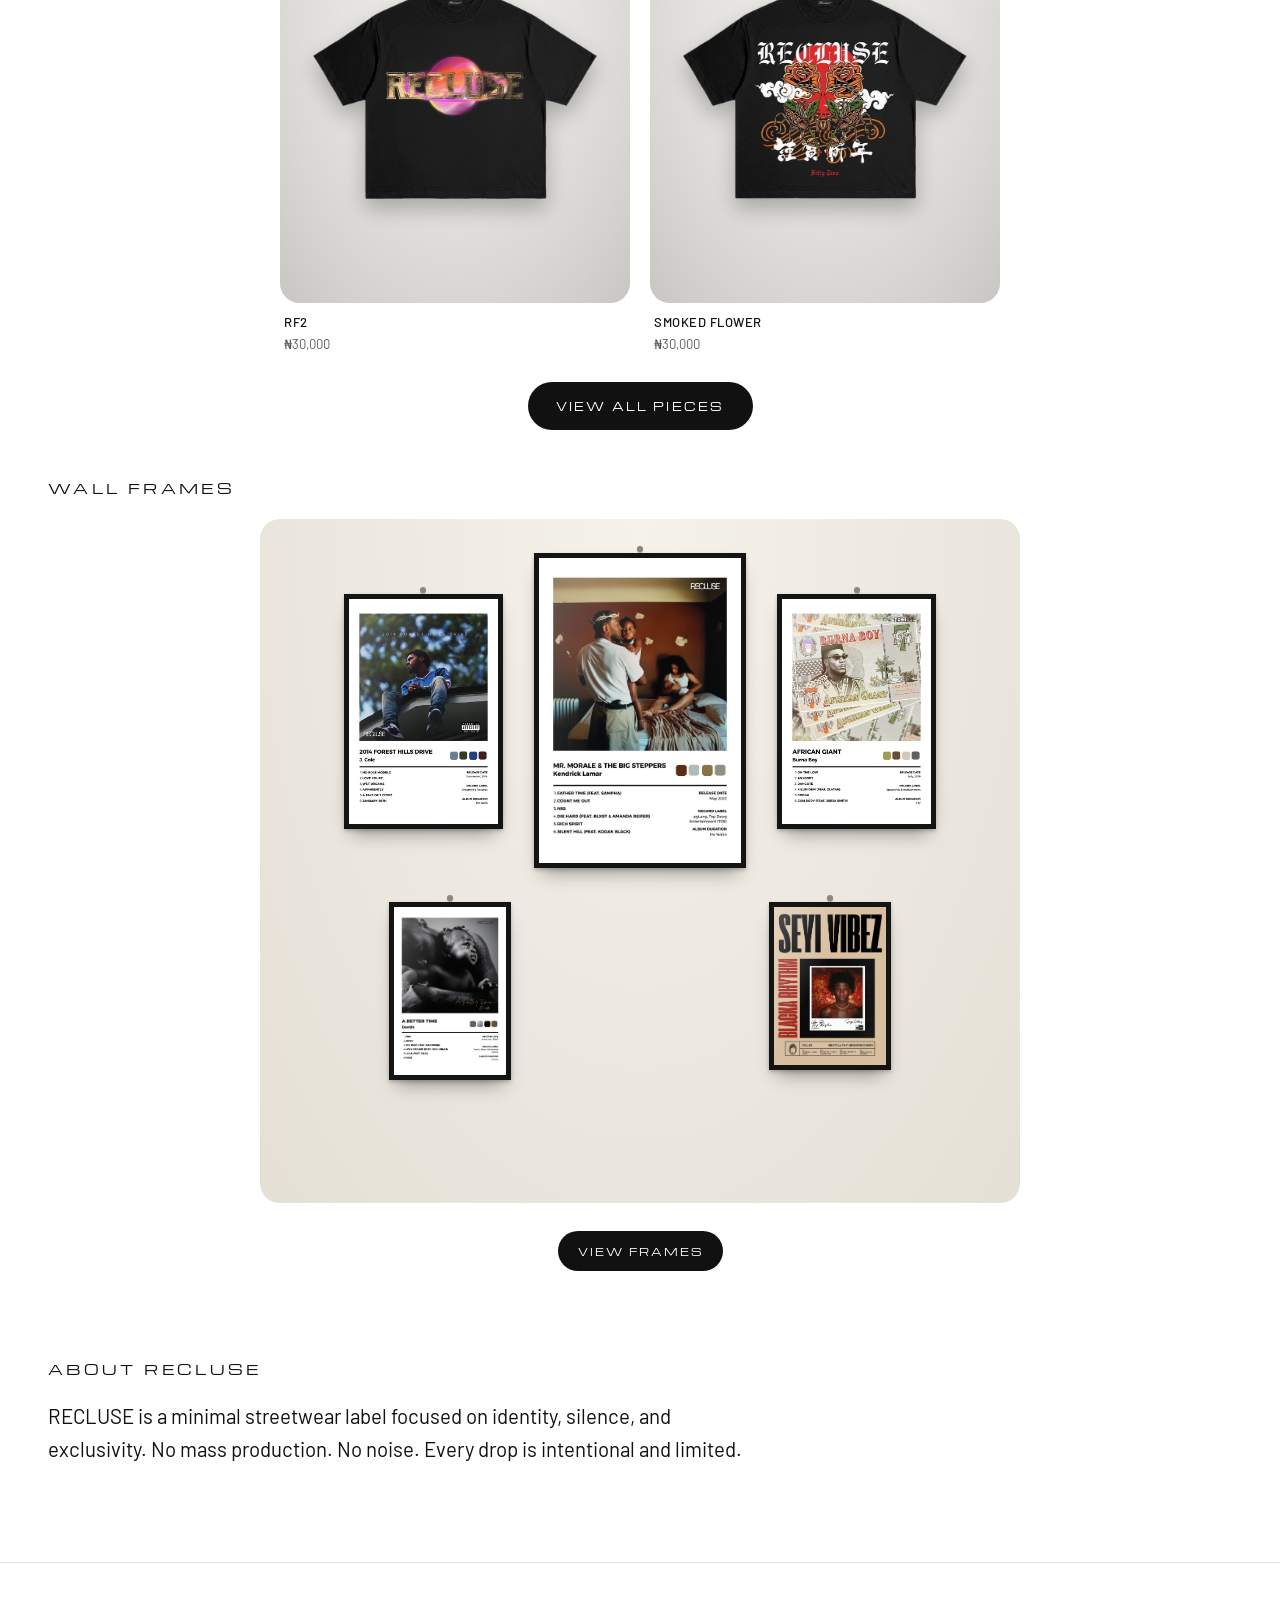
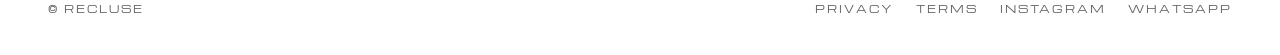
==== commit 9a7e7e68: "Add files via upload" ====
--- a/index.html
+++ b/index.html
@@ -104,7 +104,7 @@
 
 <script src="products.js?v=18"></script>
 <script src="cart.js?v=5"></script>
-<script src="rail.js?v=9"></script>
+<script src="rail.js?v=10"></script>
 <script>
   // teaser: the 2 products marked featured: true
   // gallery wall: frames marked wall: true, hung salon-style (left %, top %, width %)
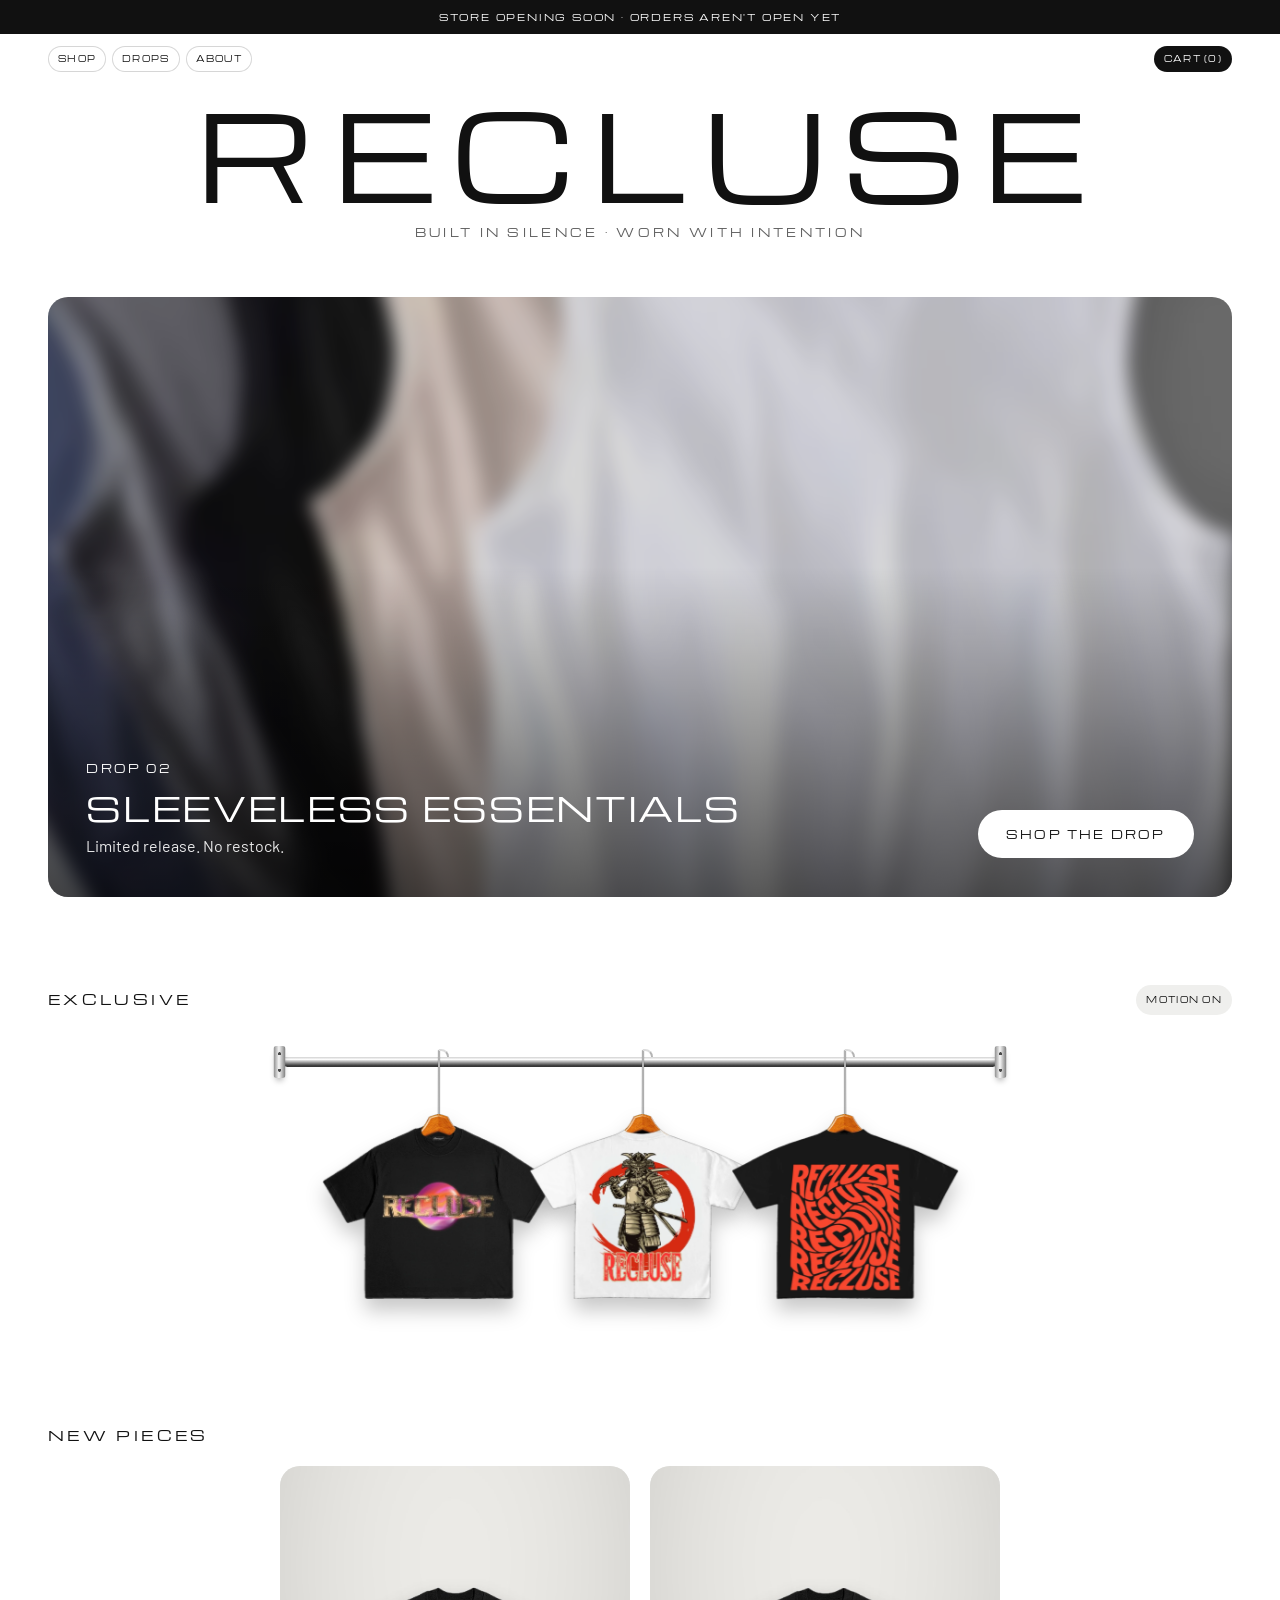
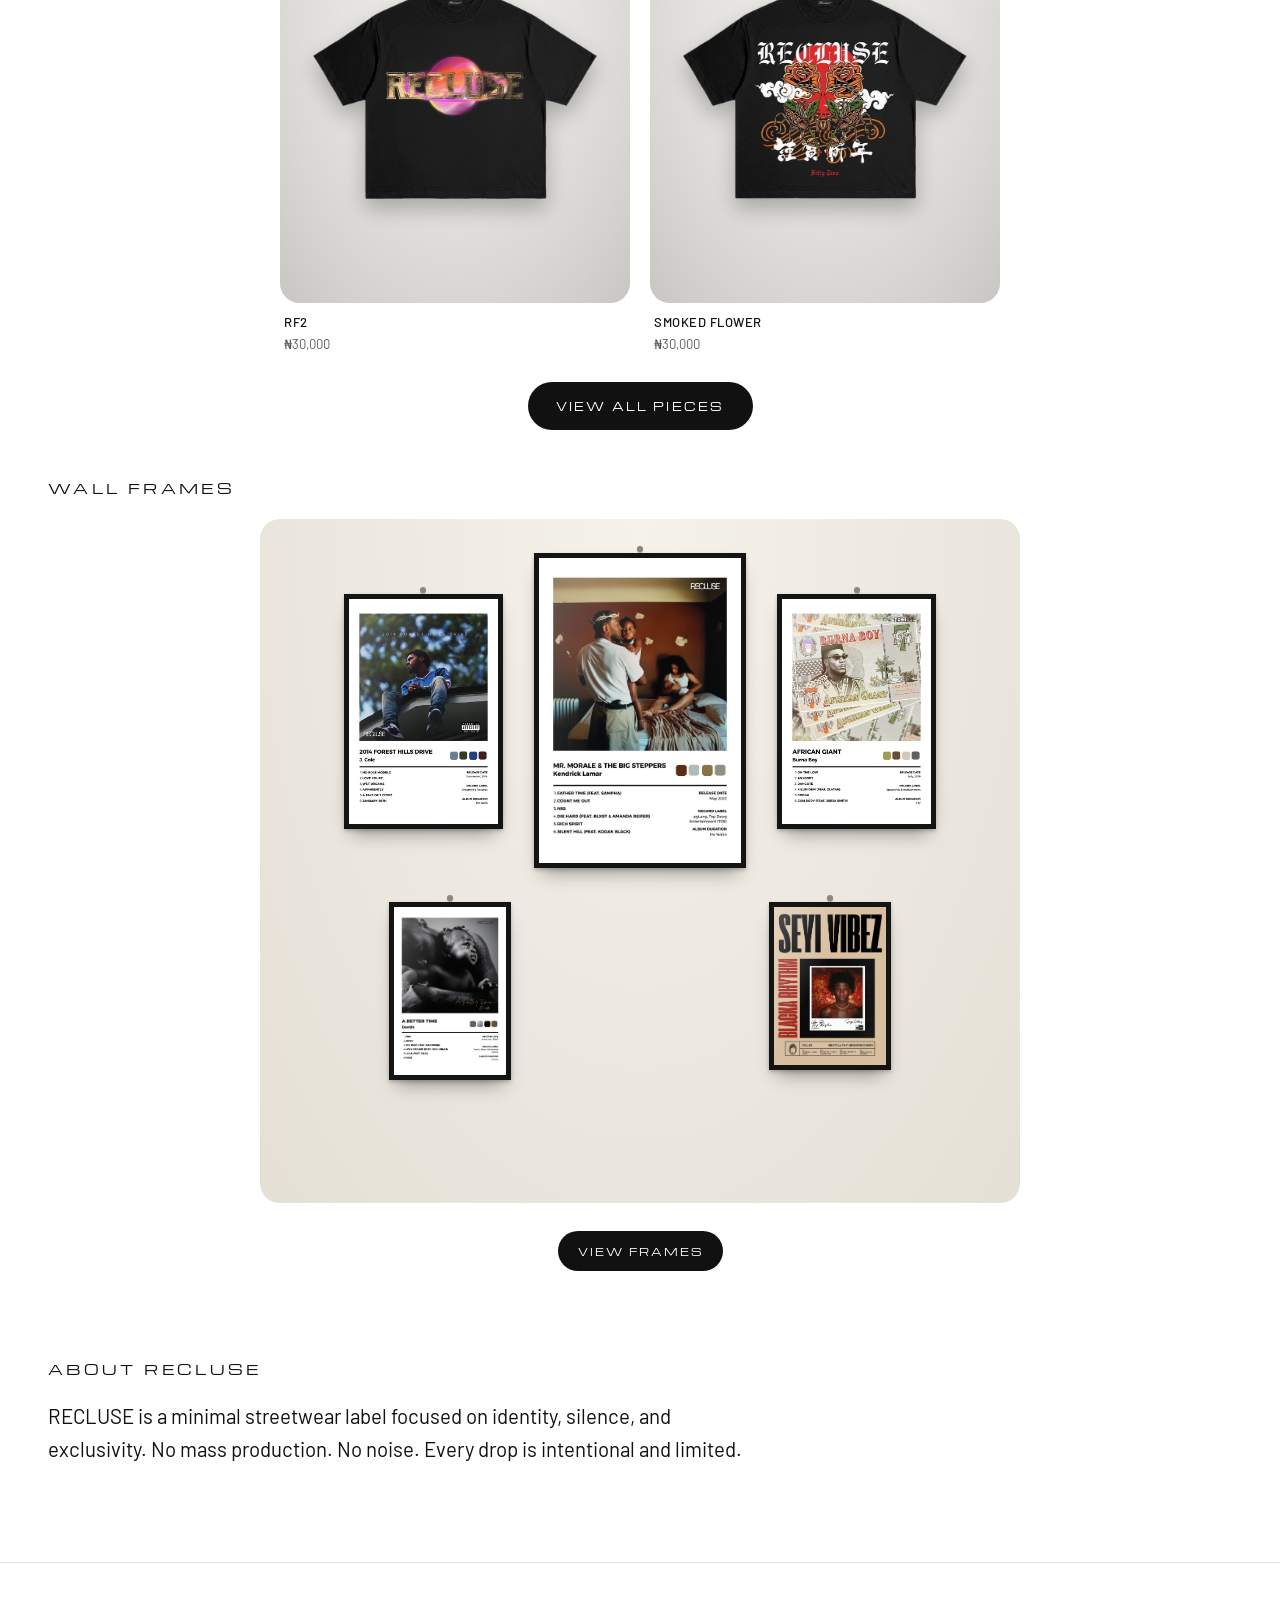
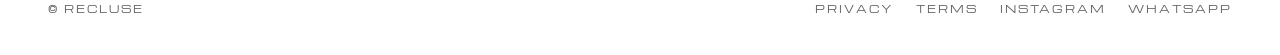
==== commit 0f8e94e7: "Add files via upload" ====
--- a/index.html
+++ b/index.html
@@ -102,7 +102,7 @@
   </div>
 </footer>
 
-<script src="products.js?v=18"></script>
+<script src="products.js?v=19"></script>
 <script src="cart.js?v=5"></script>
 <script src="rail.js?v=10"></script>
 <script>
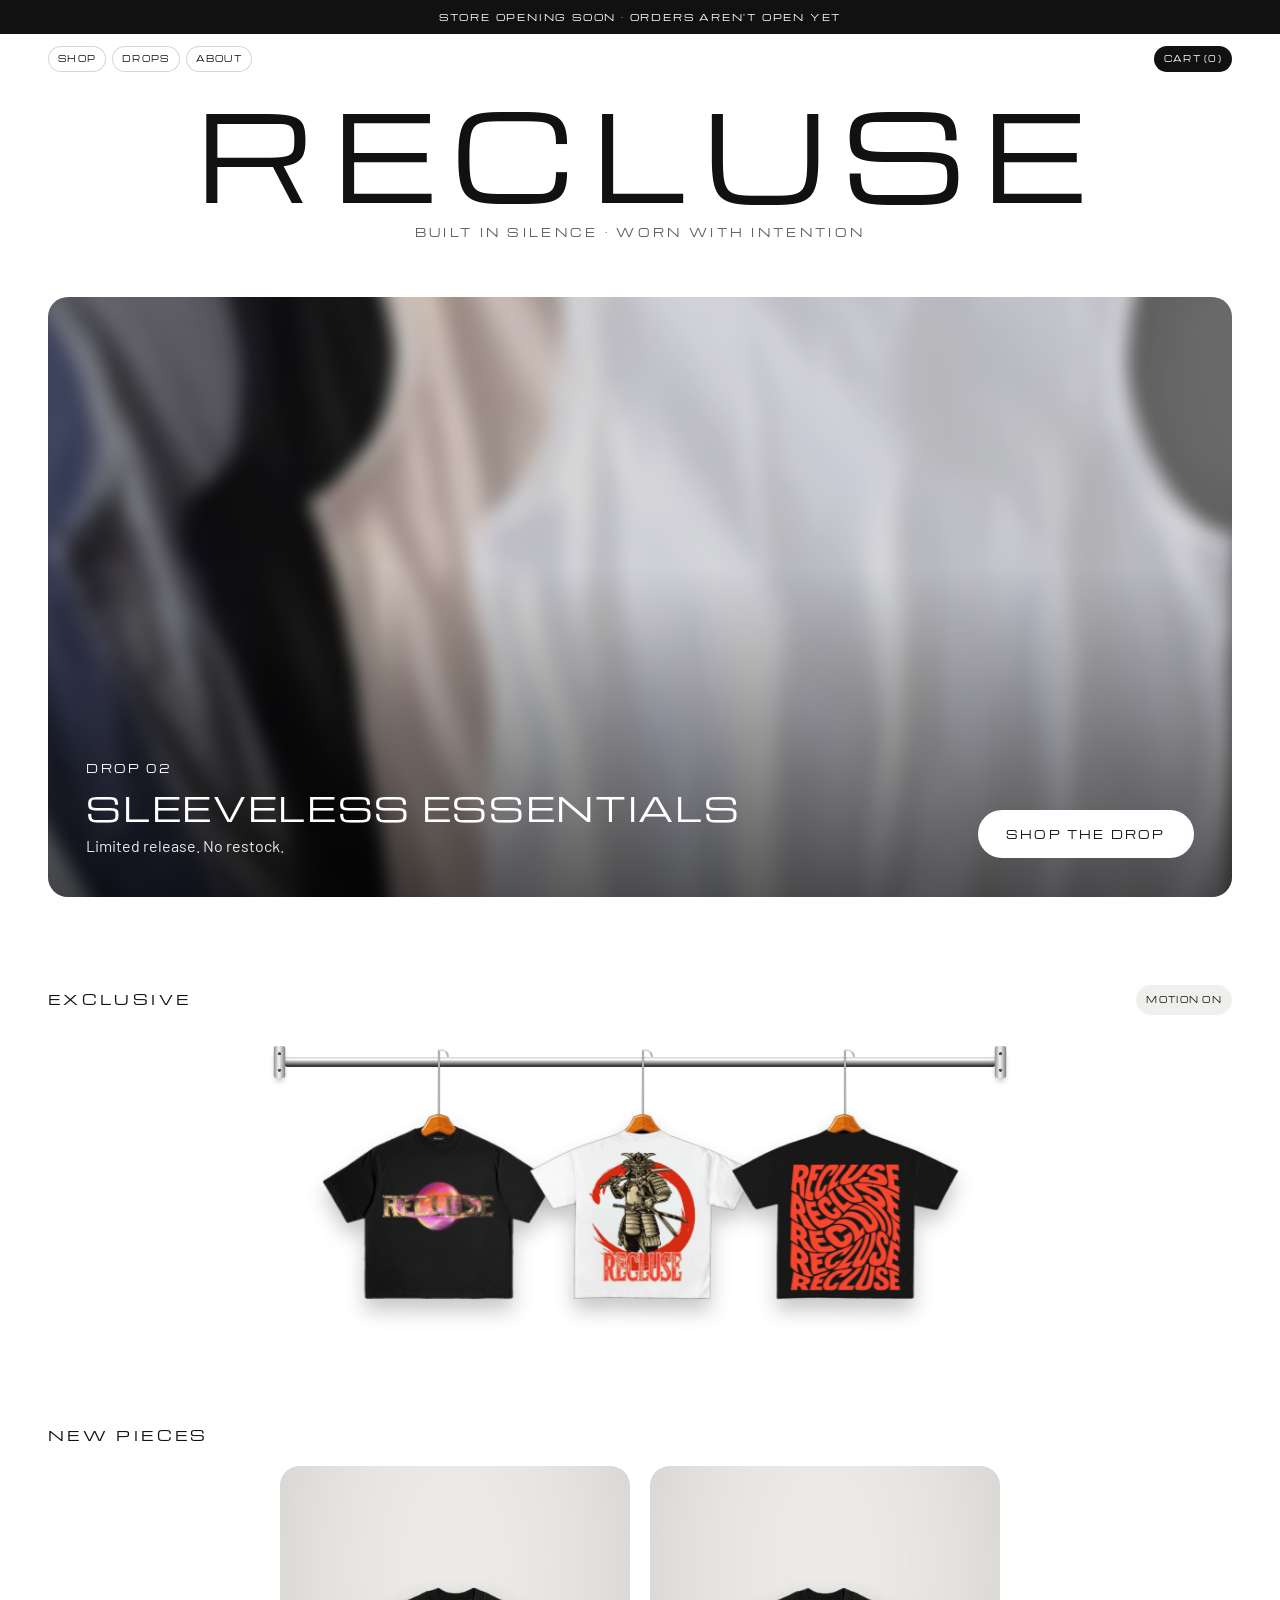
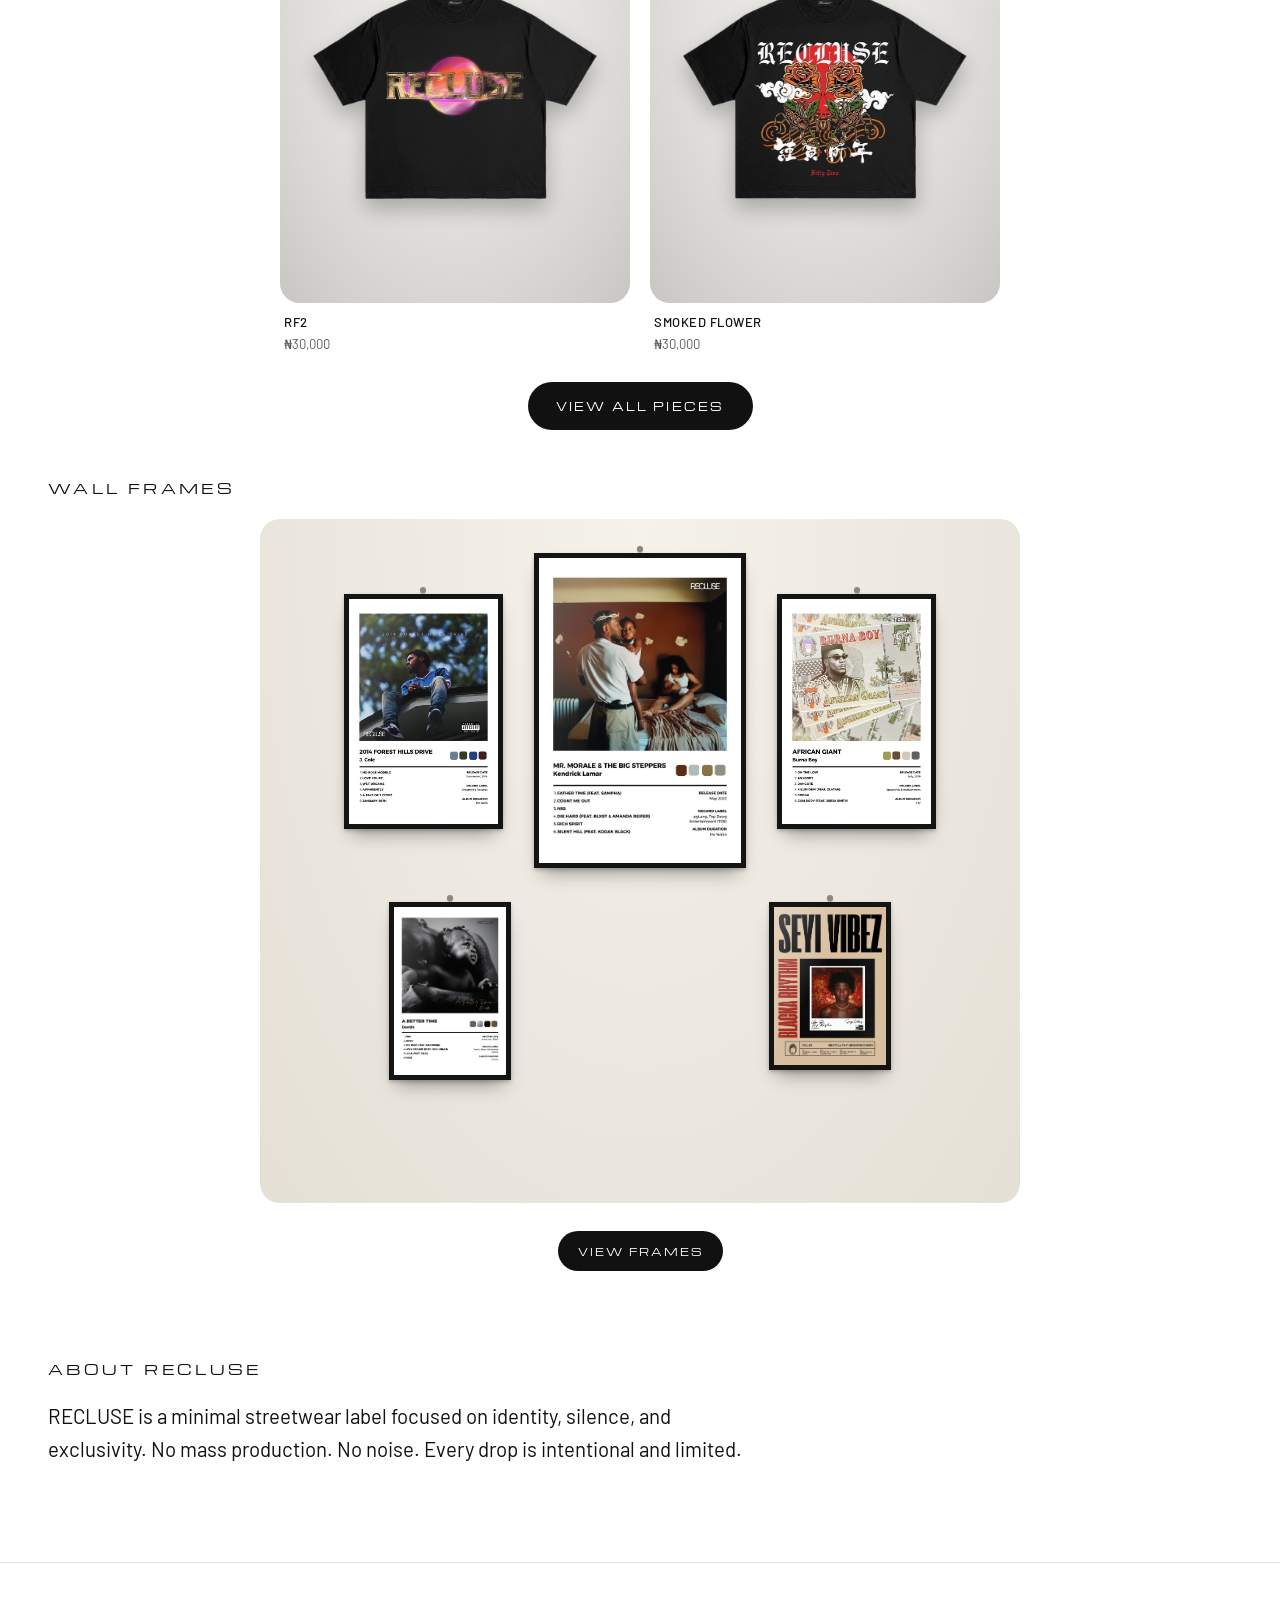
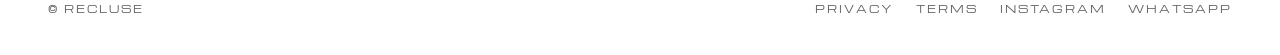
==== commit 298d1b85: "Add files via upload" ====
--- a/index.html
+++ b/index.html
@@ -102,7 +102,7 @@
   </div>
 </footer>
 
-<script src="products.js?v=19"></script>
+<script src="products.js?v=20"></script>
 <script src="cart.js?v=5"></script>
 <script src="rail.js?v=10"></script>
 <script>
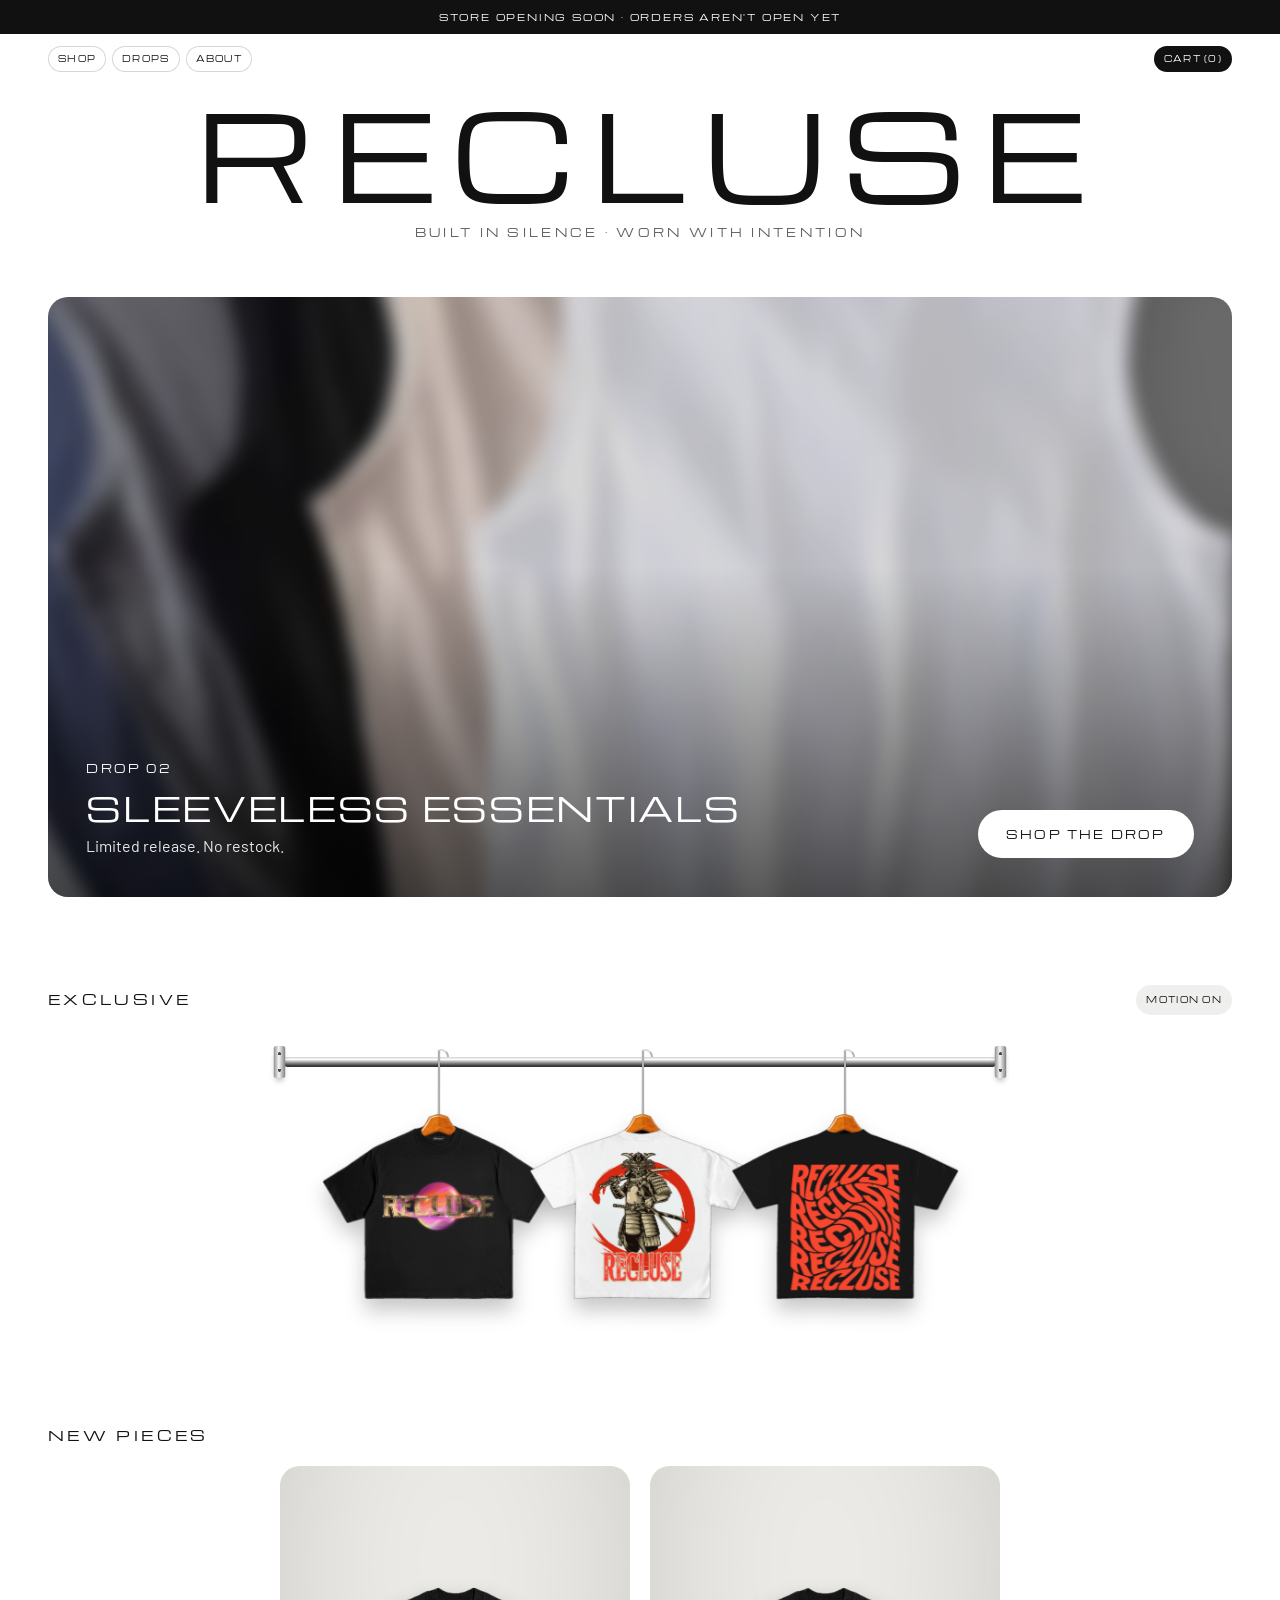
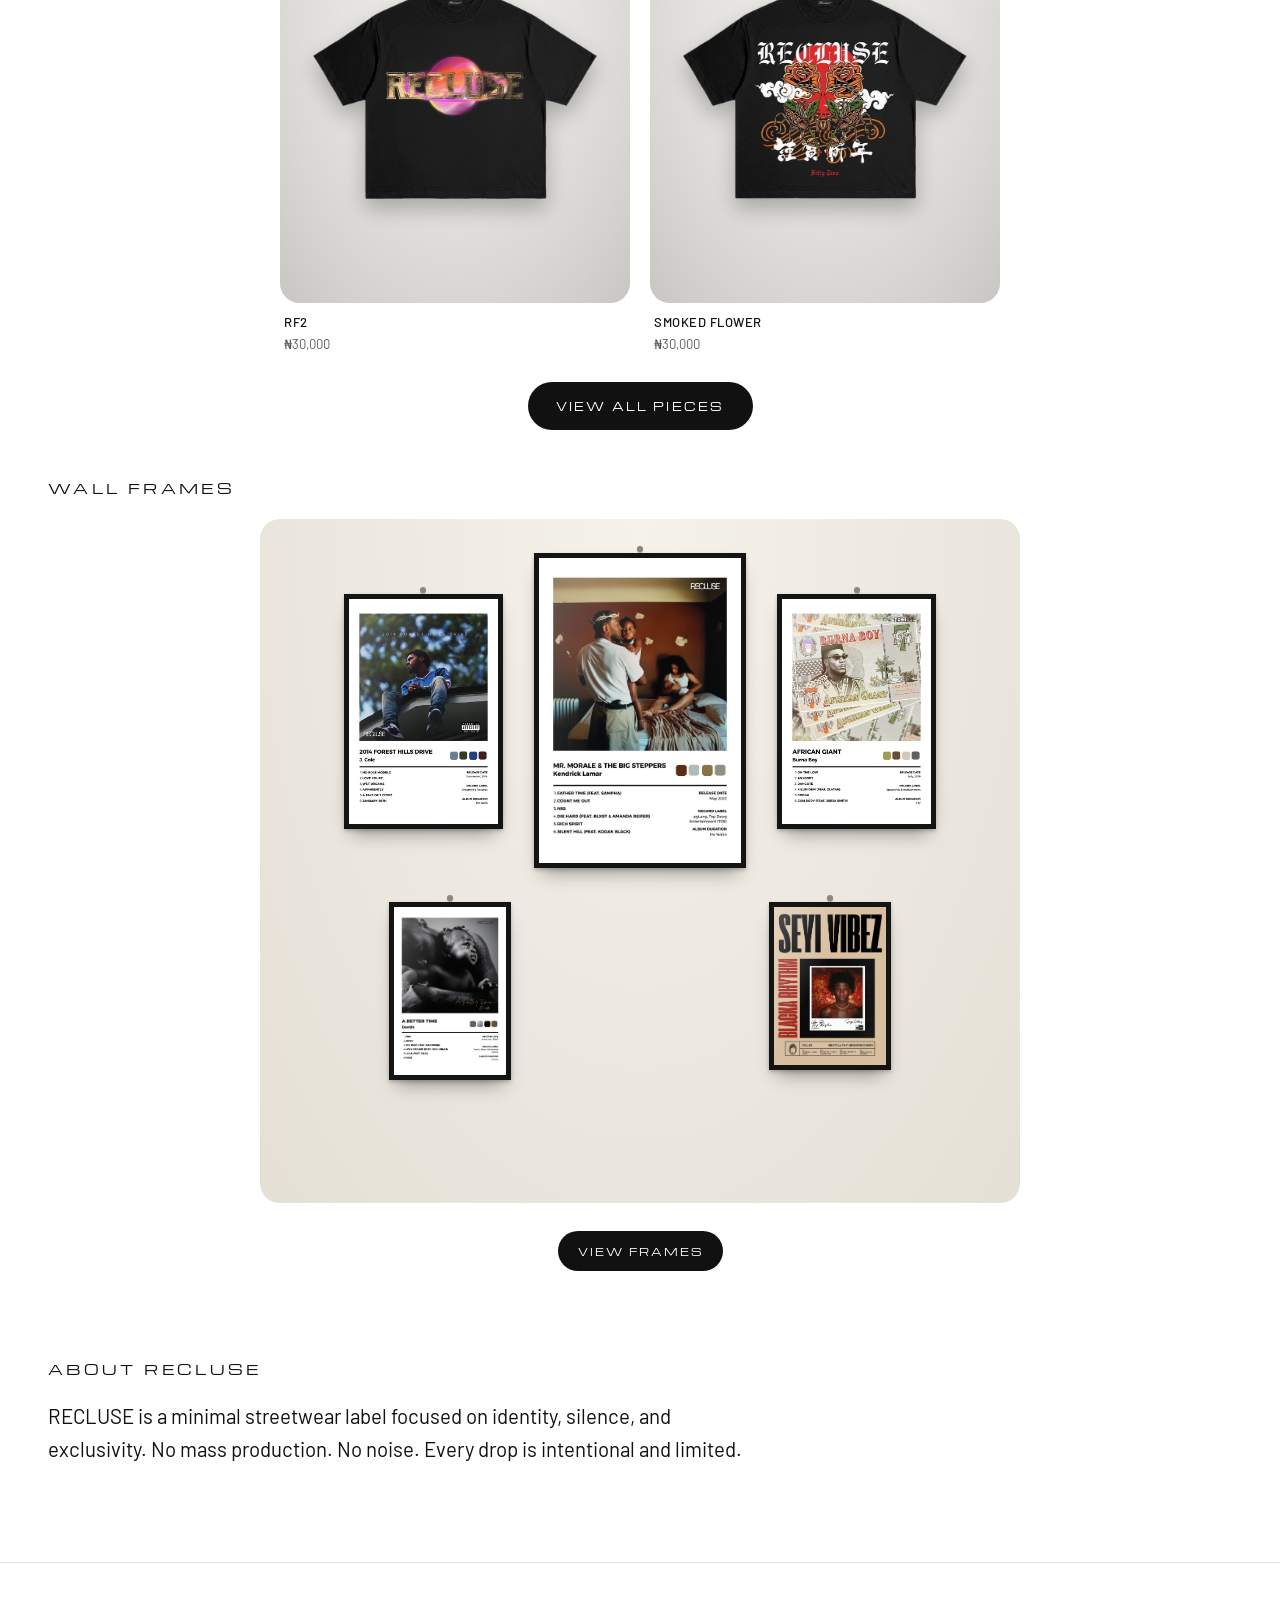
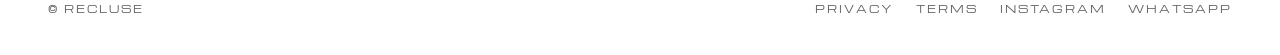
==== commit d6aeaddf: "Add files via upload" ====
--- a/index.html
+++ b/index.html
@@ -102,7 +102,7 @@
   </div>
 </footer>
 
-<script src="products.js?v=20"></script>
+<script src="products.js?v=21"></script>
 <script src="cart.js?v=5"></script>
 <script src="rail.js?v=10"></script>
 <script>
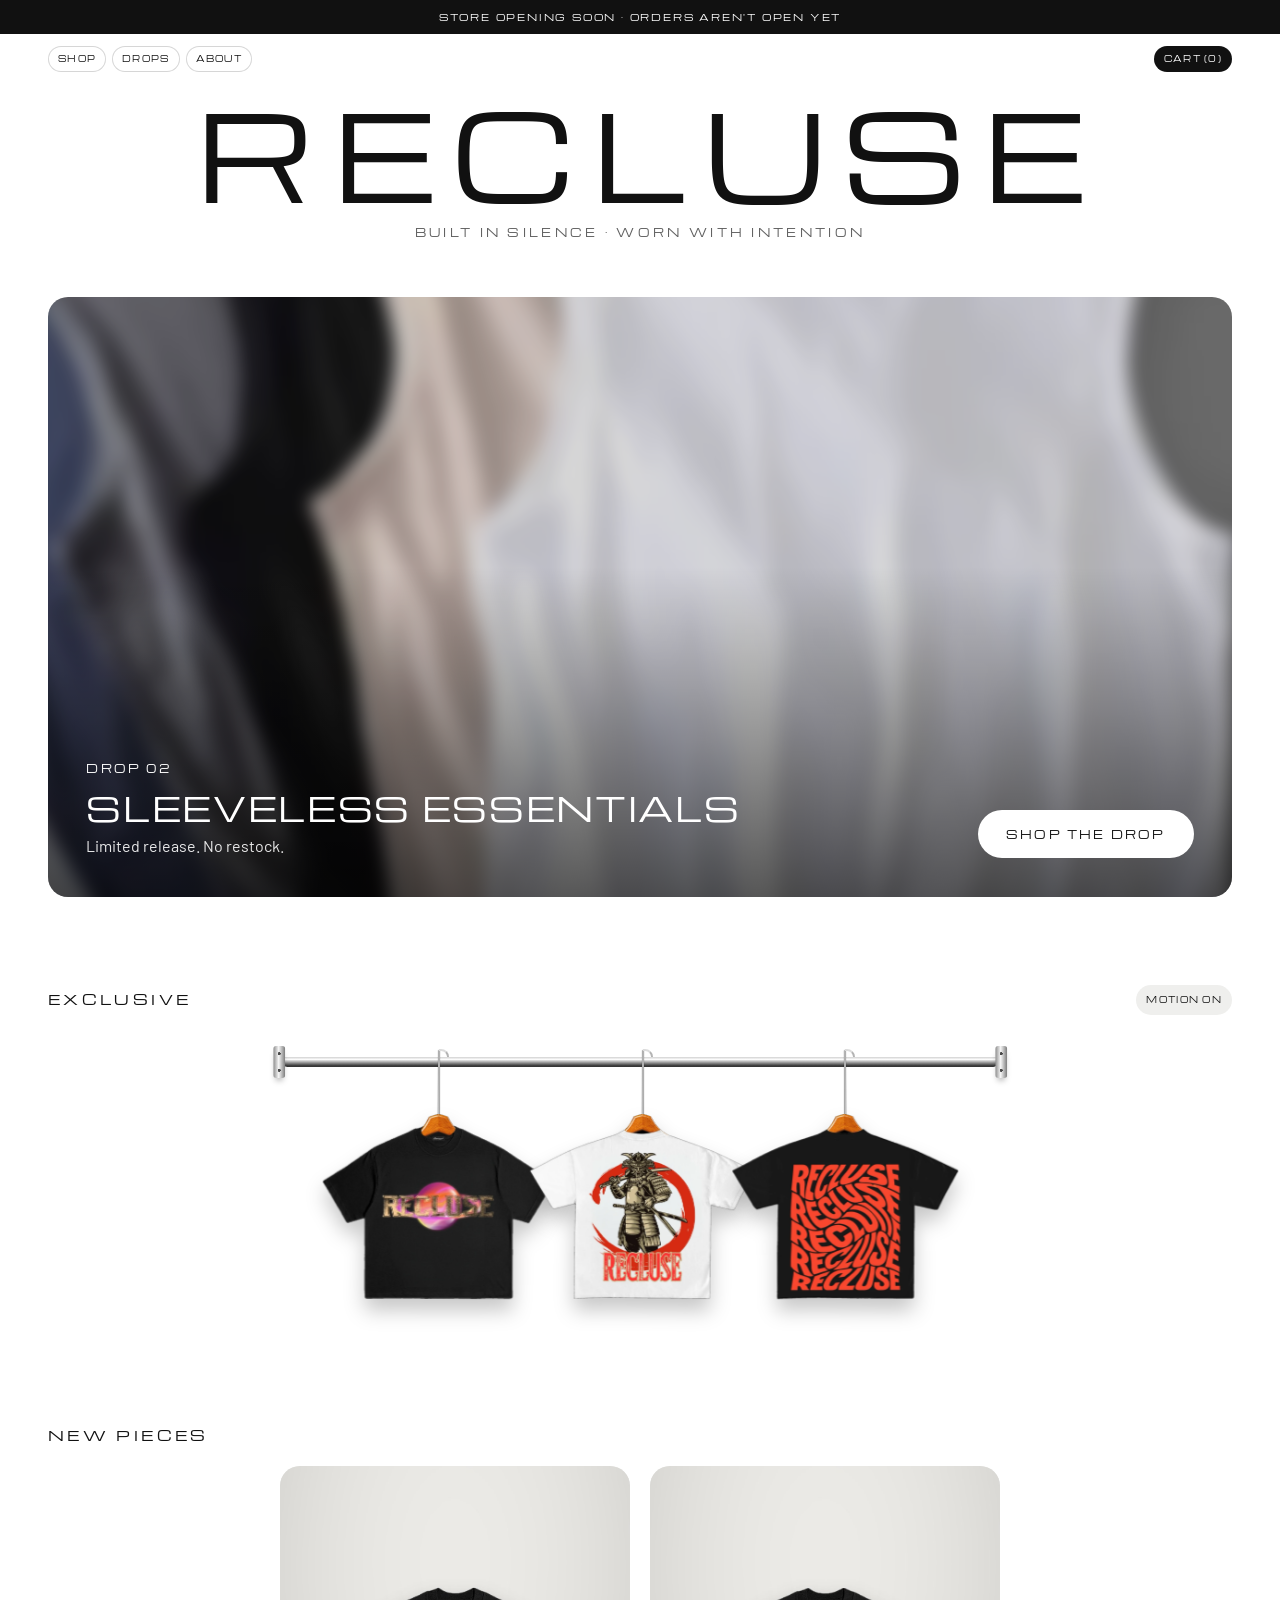
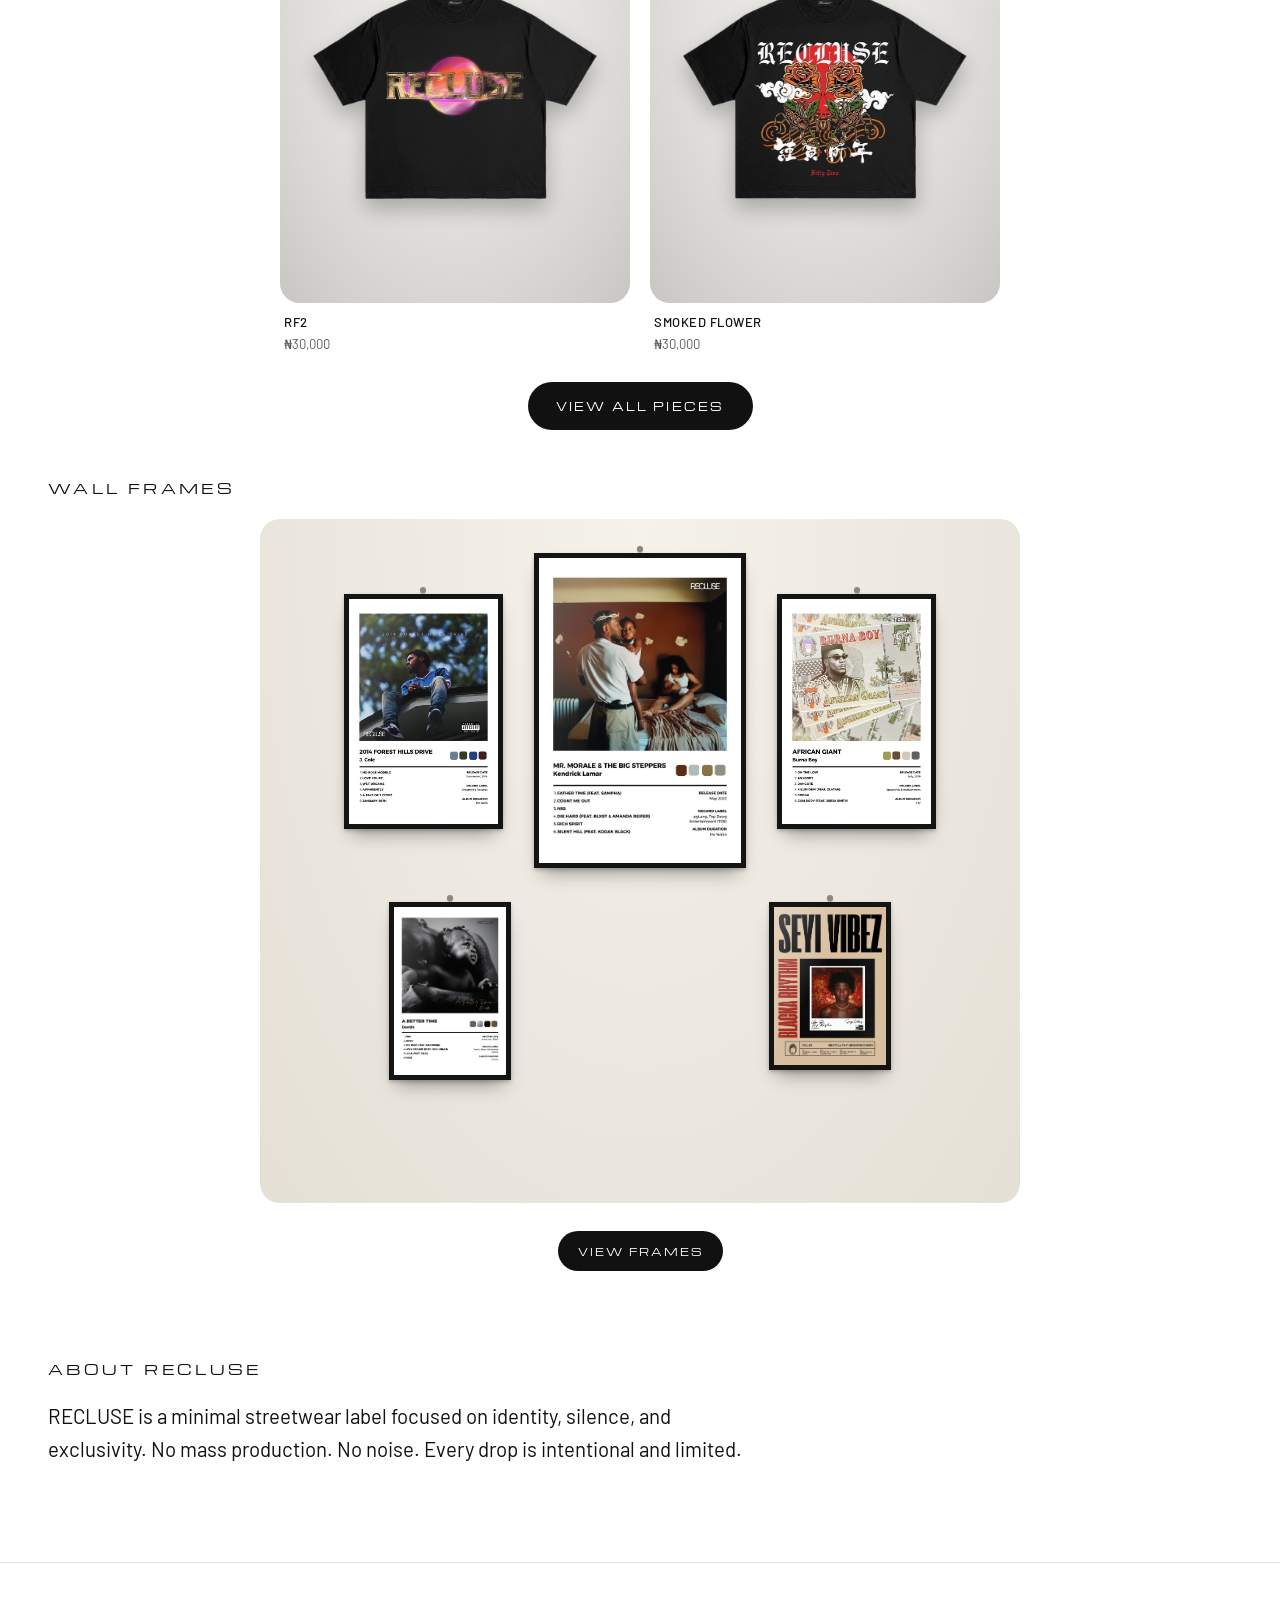
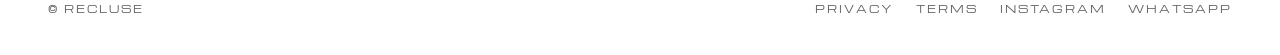
==== commit 43c31d66: "Add files via upload" ====
--- a/index.html
+++ b/index.html
@@ -75,7 +75,7 @@
     <div class="section-head"><h2>WALL FRAMES</h2></div>
     <div class="wall" id="wall"></div>
     <div class="view-all">
-      <a class="btn btn-sm" href="shop.html#extras">VIEW FRAMES</a>
+      <a class="btn btn-sm" href="extras.html">VIEW FRAMES</a>
     </div>
   </section>
 
